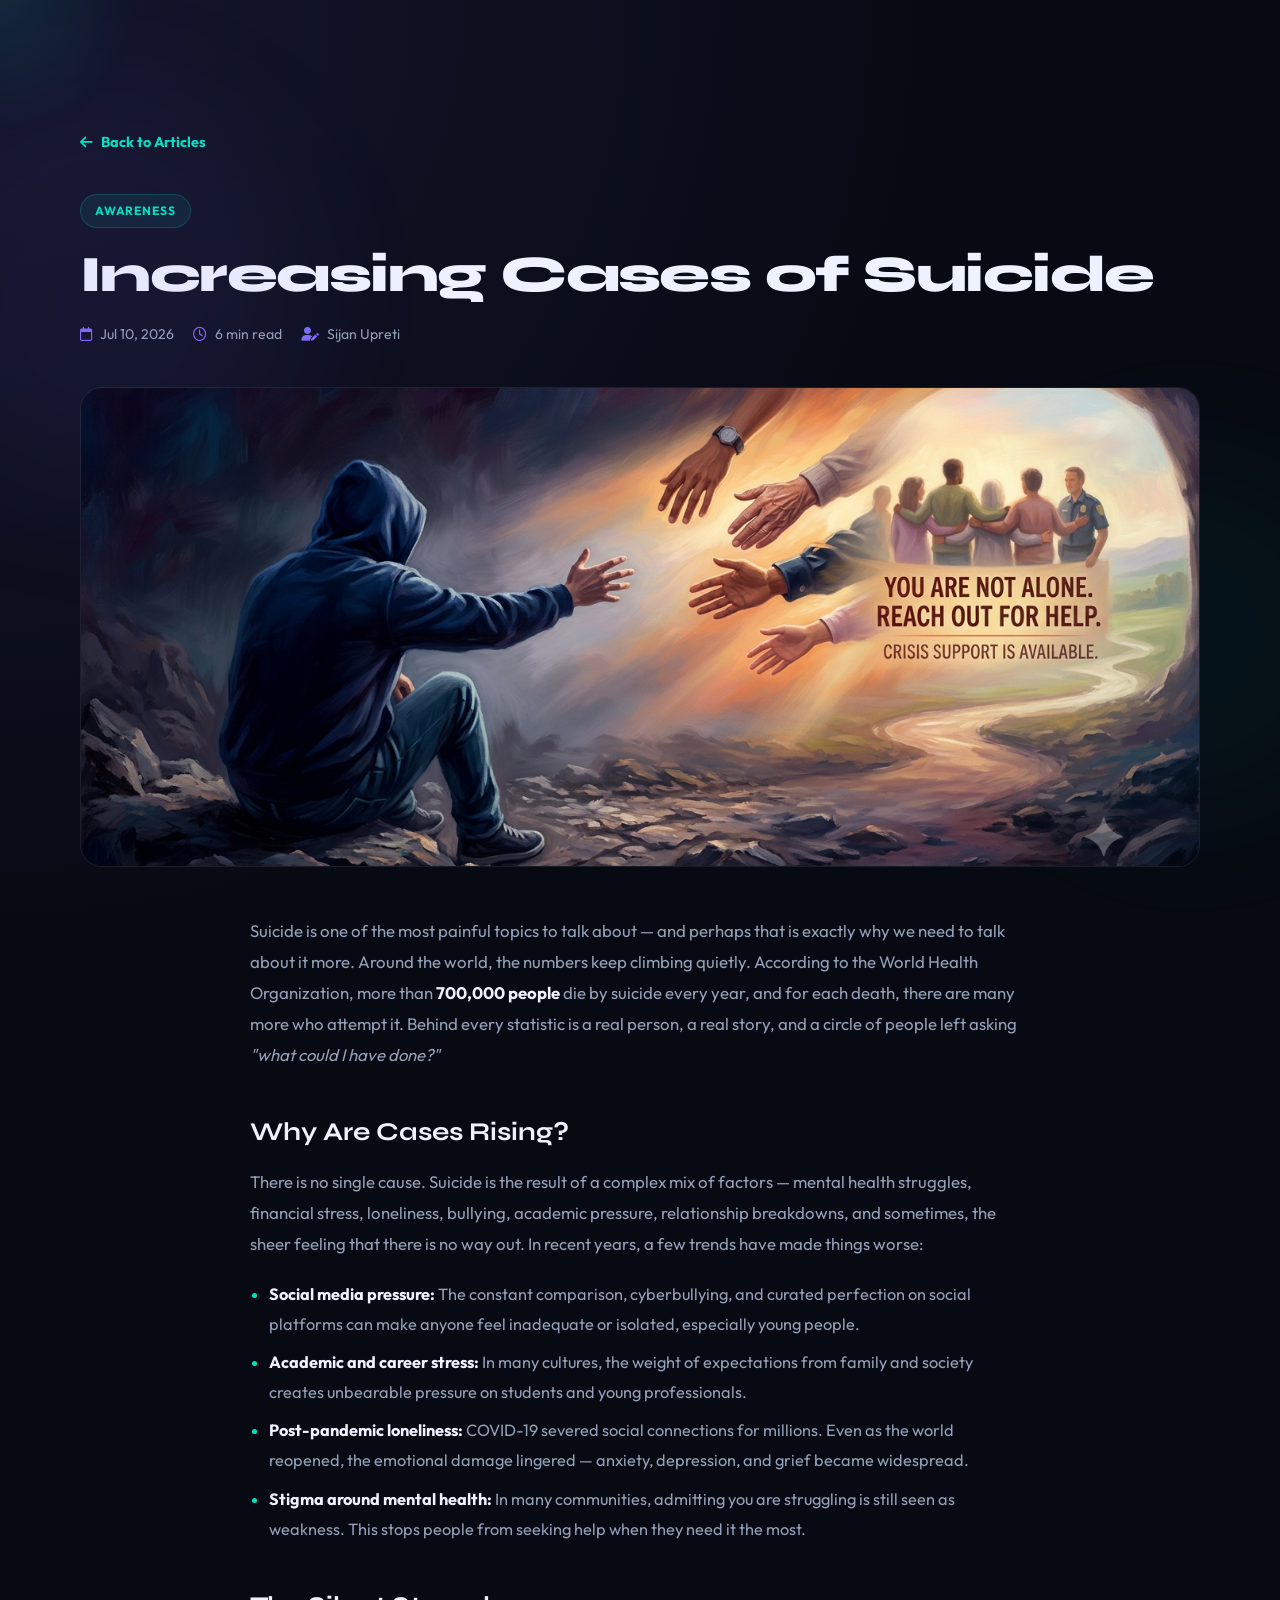
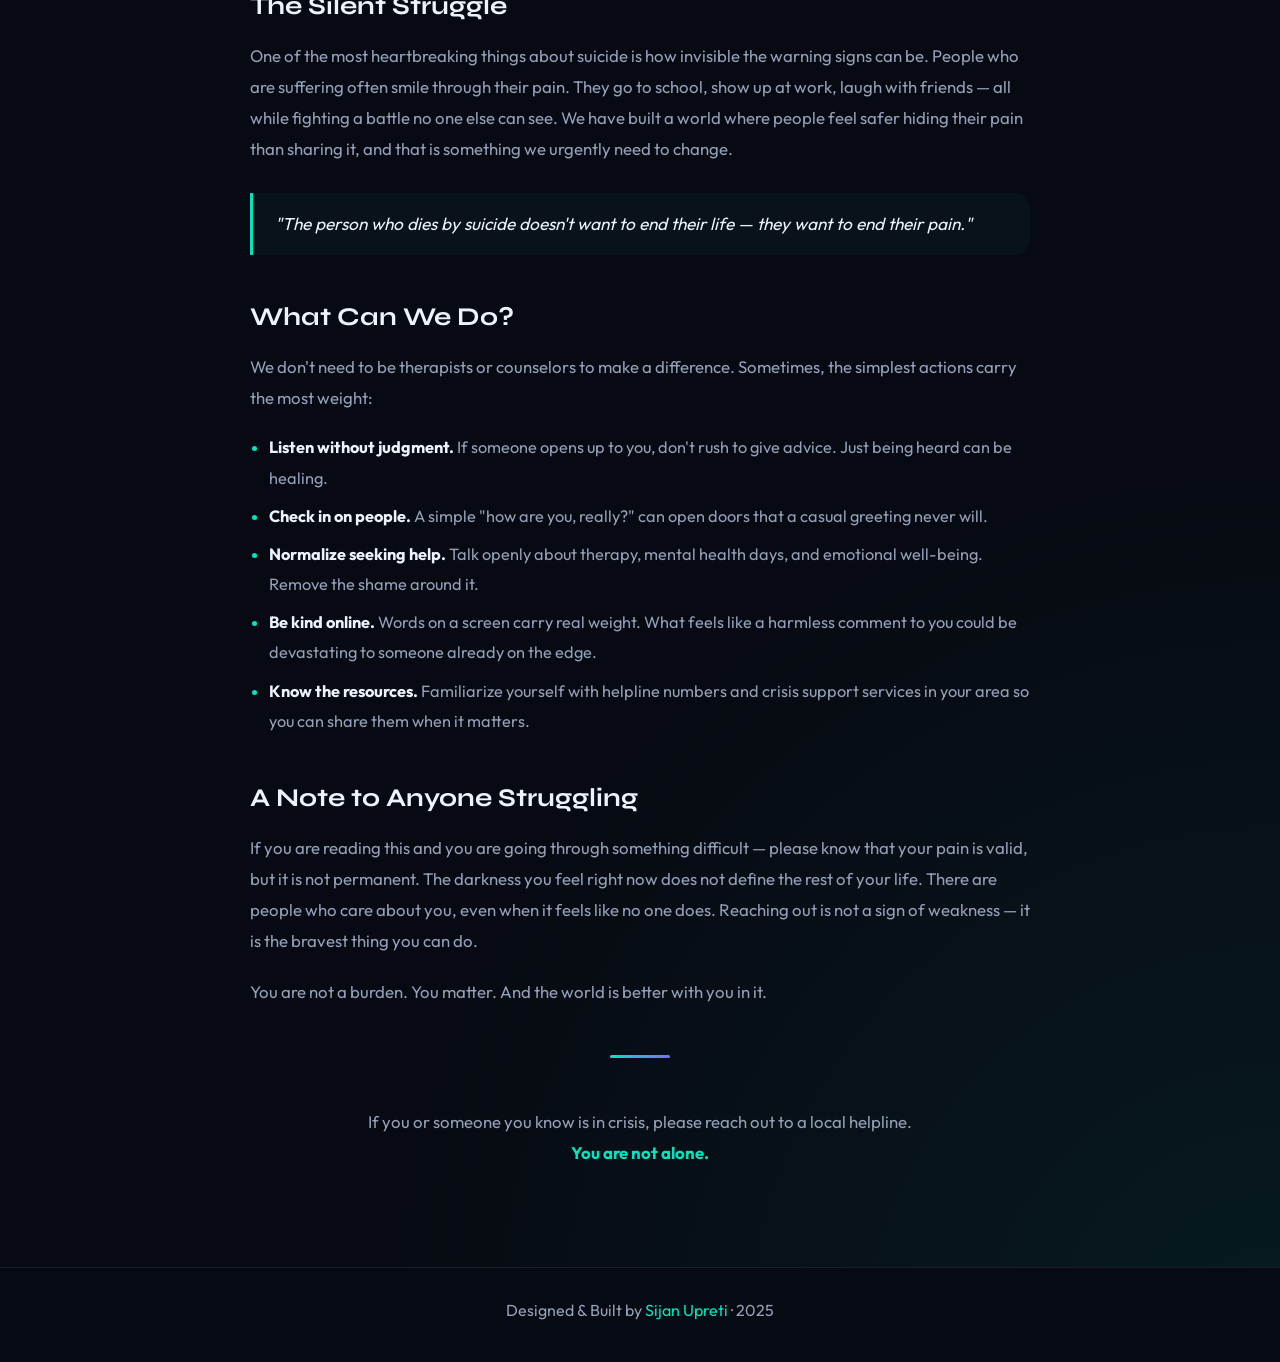
==== article-suicide.html @ 89f8024a "added article section" ====
<!DOCTYPE html>
<html lang="en">

<head>
  <meta charset="UTF-8" />
  <meta name="viewport" content="width=device-width, initial-scale=1.0" />
  <meta name="theme-color" content="#090c14" />
  <title>Increasing Cases of Suicide — SijanInsights</title>

  <link rel="preconnect" href="https://fonts.googleapis.com" />
  <link rel="preconnect" href="https://fonts.gstatic.com" crossorigin />
  <link
    href="https://fonts.googleapis.com/css2?family=Syne:wght@400;500;600;700;800&family=Outfit:wght@300;400;500;600;700&display=swap"
    rel="stylesheet" />
  <link rel="stylesheet" href="https://cdnjs.cloudflare.com/ajax/libs/font-awesome/6.5.0/css/all.min.css" />
  <link rel="stylesheet" href="style.css" />

  <style>
    /* =========================================
       ARTICLE PAGE — SCOPED STYLES
    ========================================= */
    .article-page {
      min-height: 100vh;
      padding: 8rem 0 5rem;
    }

    .article-back {
      display: inline-flex;
      align-items: center;
      gap: 0.5rem;
      color: var(--accent);
      font-weight: 700;
      font-size: 0.9rem;
      margin-bottom: 2.5rem;
      transition: color var(--transition);
    }

    .article-back i {
      transition: transform var(--transition);
    }

    .article-back:hover {
      color: var(--text);
    }

    .article-back:hover i {
      transform: translateX(-4px);
    }

    .article-header {
      margin-bottom: 2.5rem;
    }

    .article-page-category {
      display: inline-block;
      padding: 0.35rem 0.85rem;
      border-radius: 999px;
      background: rgba(0, 229, 192, 0.08);
      border: 1px solid rgba(0, 229, 192, 0.2);
      color: var(--accent);
      font-size: 0.75rem;
      font-weight: 700;
      text-transform: uppercase;
      letter-spacing: 0.08em;
      margin-bottom: 1.2rem;
    }

    .article-page-title {
      font-family: var(--font-head);
      font-size: clamp(2rem, 5vw, 3.2rem);
      font-weight: 800;
      line-height: 1.1;
      letter-spacing: -0.03em;
      margin-bottom: 1.2rem;
    }

    .article-page-meta {
      display: flex;
      flex-wrap: wrap;
      gap: 1.2rem;
      color: var(--muted);
      font-size: 0.88rem;
    }

    .article-page-meta i {
      color: var(--accent-2);
      margin-right: 0.3rem;
    }

    .article-hero-img {
      width: 100%;
      aspect-ratio: 21 / 9;
      border-radius: var(--radius);
      overflow: hidden;
      border: 1px solid var(--border);
      margin-bottom: 3rem;
    }

    .article-hero-img img {
      width: 100%;
      height: 100%;
      object-fit: cover;
    }

    .article-body {
      max-width: 780px;
      margin: 0 auto;
    }

    .article-body h2 {
      font-family: var(--font-head);
      font-size: 1.6rem;
      font-weight: 700;
      margin-top: 2.5rem;
      margin-bottom: 0.8rem;
      color: var(--text);
    }

    .article-body p {
      color: var(--muted);
      font-size: 1.05rem;
      line-height: 1.85;
      margin-bottom: 1.2rem;
    }

    .article-body strong {
      color: var(--text);
    }

    .article-body blockquote {
      border-left: 3px solid var(--accent);
      padding: 1rem 1.4rem;
      margin: 1.8rem 0;
      background: rgba(0, 229, 192, 0.04);
      border-radius: 0 16px 16px 0;
      color: var(--text);
      font-style: italic;
      font-size: 1.08rem;
      line-height: 1.7;
    }

    .article-body ul {
      margin: 1rem 0 1.4rem 1.2rem;
      color: var(--muted);
      font-size: 1.02rem;
      line-height: 1.85;
    }

    .article-body ul li {
      margin-bottom: 0.5rem;
    }

    .article-body ul li::marker {
      color: var(--accent);
    }

    .article-divider {
      width: 60px;
      height: 3px;
      border-radius: 999px;
      background: linear-gradient(90deg, var(--accent), var(--accent-2));
      margin: 3rem auto;
      border: none;
    }

    .article-footer-note {
      text-align: center;
      color: var(--muted);
      font-size: 0.95rem;
      margin-top: 1rem;
      margin-bottom: 2rem;
    }

    .article-footer-note strong {
      color: var(--accent);
    }
  </style>
</head>

<body>

  <div class="cursor-glow" id="cursorGlow" aria-hidden="true"></div>
  <div class="ambient ambient-a" aria-hidden="true"></div>
  <div class="ambient ambient-b" aria-hidden="true"></div>

  <main>
    <section class="article-page">
      <div class="container">

        <a href="index.html#articles" class="article-back">
          <i class="fa-solid fa-arrow-left"></i>
          <span>Back to Articles</span>
        </a>

        <div class="article-header">
          <span class="article-page-category">Awareness</span>
          <h1 class="article-page-title">Increasing Cases of Suicide</h1>
          <div class="article-page-meta">
            <span><i class="fa-regular fa-calendar"></i> Jul 10, 2026</span>
            <span><i class="fa-regular fa-clock"></i> 6 min read</span>
            <span><i class="fa-solid fa-user-pen"></i> Sijan Upreti</span>
          </div>
        </div>

        <div class="article-hero-img">
          <img src="suicide.png" alt="Increasing Cases of Suicide — Cover" />
        </div>

        <article class="article-body">

          <p>
            Suicide is one of the most painful topics to talk about — and perhaps that is exactly why we need to talk
            about it more. Around the world, the numbers keep climbing quietly. According to the World Health
            Organization, more than <strong>700,000 people</strong> die by suicide every year, and for each death, there
            are many more who attempt it. Behind every statistic is a real person, a real story, and a circle of people
            left asking <em>"what could I have done?"</em>
          </p>

          <h2>Why Are Cases Rising?</h2>

          <p>
            There is no single cause. Suicide is the result of a complex mix of factors — mental health struggles,
            financial stress, loneliness, bullying, academic pressure, relationship breakdowns, and sometimes, the sheer
            feeling that there is no way out. In recent years, a few trends have made things worse:
          </p>

          <ul>
            <li><strong>Social media pressure:</strong> The constant comparison, cyberbullying, and curated perfection
              on social platforms can make anyone feel inadequate or isolated, especially young people.</li>
            <li><strong>Academic and career stress:</strong> In many cultures, the weight of expectations from family
              and society creates unbearable pressure on students and young professionals.</li>
            <li><strong>Post-pandemic loneliness:</strong> COVID-19 severed social connections for millions. Even as the
              world reopened, the emotional damage lingered — anxiety, depression, and grief became widespread.</li>
            <li><strong>Stigma around mental health:</strong> In many communities, admitting you are struggling is still
              seen as weakness. This stops people from seeking help when they need it the most.</li>
          </ul>

          <h2>The Silent Struggle</h2>

          <p>
            One of the most heartbreaking things about suicide is how invisible the warning signs can be. People who are
            suffering often smile through their pain. They go to school, show up at work, laugh with friends — all while
            fighting a battle no one else can see. We have built a world where people feel safer hiding their pain than
            sharing it, and that is something we urgently need to change.
          </p>

          <blockquote>
            "The person who dies by suicide doesn't want to end their life — they want to end their pain."
          </blockquote>

          <h2>What Can We Do?</h2>

          <p>
            We don't need to be therapists or counselors to make a difference. Sometimes, the simplest actions carry the
            most weight:
          </p>

          <ul>
            <li><strong>Listen without judgment.</strong> If someone opens up to you, don't rush to give advice. Just
              being heard can be healing.</li>
            <li><strong>Check in on people.</strong> A simple "how are you, really?" can open doors that a casual
              greeting never will.</li>
            <li><strong>Normalize seeking help.</strong> Talk openly about therapy, mental health days, and emotional
              well-being. Remove the shame around it.</li>
            <li><strong>Be kind online.</strong> Words on a screen carry real weight. What feels like a harmless comment
              to you could be devastating to someone already on the edge.</li>
            <li><strong>Know the resources.</strong> Familiarize yourself with helpline numbers and crisis support
              services in your area so you can share them when it matters.</li>
          </ul>

          <h2>A Note to Anyone Struggling</h2>

          <p>
            If you are reading this and you are going through something difficult — please know that your pain is valid,
            but it is not permanent. The darkness you feel right now does not define the rest of your life. There are
            people who care about you, even when it feels like no one does. Reaching out is not a sign of weakness — it
            is the bravest thing you can do.
          </p>

          <p>
            You are not a burden. You matter. And the world is better with you in it.
          </p>

          <hr class="article-divider" />

          <p class="article-footer-note">
            If you or someone you know is in crisis, please reach out to a local helpline.<br />
            <strong>You are not alone.</strong>
          </p>

        </article>

      </div>
    </section>
  </main>

  <footer class="footer">
    <p>Designed &amp; Built by <span class="accent">Sijan Upreti</span> · 2025</p>
  </footer>

  <script>
    // Cursor glow for article page
    const cursorGlow = document.getElementById("cursorGlow");
    document.addEventListener("mousemove", (e) => {
      cursorGlow.style.left = `${e.clientX}px`;
      cursorGlow.style.top = `${e.clientY}px`;
    });
  </script>
</body>

</html>
---- style.css ----
/* =========================================
   RESET & ROOT VARIABLES
========================================= */
*,
*::before,
*::after {
  margin: 0;
  padding: 0;
  box-sizing: border-box;
}

:root {
  --bg: #070a12;
  --bg2: #0d1120;
  --bg3: #12182a;
  --card: rgba(255, 255, 255, 0.04);
  --card-strong: rgba(255, 255, 255, 0.06);
  --border: rgba(255, 255, 255, 0.08);
  --text: #eef2ff;
  --muted: #93a0b8;
  --accent: #00e5c0;
  --accent-2: #7c6cfc;
  --danger: #ff6b6b;
  --shadow: 0 20px 80px rgba(0, 229, 192, 0.12);
  --radius: 22px;
  --transition: 260ms cubic-bezier(0.4, 0, 0.2, 1);
  --font-head: 'Syne', sans-serif;
  --font-body: 'Outfit', sans-serif;
}

html {
  scroll-behavior: smooth;
}

body {
  font-family: var(--font-body);
  color: var(--text);
  background:
    radial-gradient(circle at top left, rgba(124, 108, 252, 0.12), transparent 30%),
    radial-gradient(circle at bottom right, rgba(0, 229, 192, 0.08), transparent 28%),
    var(--bg);
  overflow-x: hidden;
  line-height: 1.7;
}

a {
  color: inherit;
  text-decoration: none;
}

button,
input,
textarea {
  font: inherit;
}

img {
  display: block;
  width: 100%;
}

::selection {
  background: rgba(0, 229, 192, 0.22);
}

::-webkit-scrollbar {
  width: 8px;
}

::-webkit-scrollbar-track {
  background: var(--bg);
}

::-webkit-scrollbar-thumb {
  background: linear-gradient(180deg, var(--accent), var(--accent-2));
  border-radius: 999px;
}

/* =========================================
   LAYOUT HELPERS
========================================= */
.container {
  width: min(1120px, calc(100% - 2rem));
  margin: 0 auto;
}

.section {
  position: relative;
  padding: 7rem 0;
}

.section-heading {
  margin-bottom: 2.3rem;
}

.section-label {
  display: inline-flex;
  align-items: center;
  gap: 0.45rem;
  color: var(--accent);
  letter-spacing: 0.16em;
  text-transform: uppercase;
  font-size: 0.78rem;
  font-weight: 700;
  margin-bottom: 0.9rem;
}

.section-title {
  font-family: var(--font-head);
  font-size: clamp(2.2rem, 5vw, 3.8rem);
  font-weight: 800;
  line-height: 1.05;
  letter-spacing: -0.04em;
}

.section-subtitle {
  max-width: 720px;
  color: var(--muted);
  margin-top: 0.9rem;
  font-size: 1.02rem;
}

/* =========================================
   AMBIENT LAYERS
========================================= */
.page-progress {
  position: fixed;
  inset: 0 auto auto 0;
  width: 0%;
  height: 3px;
  z-index: 220;
  background: linear-gradient(90deg, var(--accent), var(--accent-2));
}

.cursor-glow {
  position: fixed;
  top: 0;
  left: 0;
  width: 320px;
  height: 320px;
  border-radius: 50%;
  pointer-events: none;
  z-index: 0;
  background: radial-gradient(circle, rgba(0, 229, 192, 0.12), transparent 62%);
  filter: blur(12px);
  transform: translate(-50%, -50%);
  opacity: 0.8;
}

.ambient {
  position: fixed;
  border-radius: 50%;
  filter: blur(70px);
  pointer-events: none;
  z-index: 0;
  opacity: 0.35;
}

.ambient-a {
  top: 10%;
  left: -8%;
  width: 26rem;
  height: 26rem;
  background: rgba(124, 108, 252, 0.18);
}

.ambient-b {
  right: -8%;
  bottom: 8%;
  width: 24rem;
  height: 24rem;
  background: rgba(0, 229, 192, 0.12);
}

.noise {
  position: absolute;
  inset: 0;
  background-image: url("data:image/svg+xml,%3Csvg viewBox='0 0 256 256' xmlns='http://www.w3.org/2000/svg'%3E%3Cfilter id='noise'%3E%3CfeTurbulence type='fractalNoise' baseFrequency='0.9' numOctaves='4' stitchTiles='stitch'/%3E%3C/filter%3E%3Crect width='100%25' height='100%25' filter='url(%23noise)' opacity='0.04'/%3E%3C/svg%3E");
  opacity: 0.45;
  pointer-events: none;
}

/* =========================================
   NAVBAR
========================================= */
.navbar {
  position: fixed;
  top: 0;
  inset-inline: 0;
  z-index: 200;
  display: flex;
  align-items: center;
  justify-content: space-between;
  gap: 1.5rem;
  padding: 1.2rem min(6vw, 3rem);
  transition: var(--transition);
}

.navbar.scrolled {
  backdrop-filter: blur(18px);
  background: rgba(7, 10, 18, 0.76);
  border-bottom: 1px solid var(--border);
  padding-block: 0.85rem;
}

.nav-logo {
  position: relative;
  z-index: 2;
  font-family: var(--font-head);
  font-size: 1.55rem;
  font-weight: 800;
  letter-spacing: -0.04em;
}

.nav-logo .dot {
  color: var(--accent);
}

.nav-links {
  display: flex;
  align-items: center;
  gap: 2rem;
  list-style: none;
}

.nav-link {
  position: relative;
  font-size: 0.88rem;
  font-weight: 600;
  letter-spacing: 0.06em;
  text-transform: uppercase;
  color: var(--muted);
  transition: color var(--transition);
}

.nav-link::after {
  content: "";
  position: absolute;
  left: 0;
  bottom: -0.35rem;
  width: 0;
  height: 2px;
  border-radius: 999px;
  background: linear-gradient(90deg, var(--accent), var(--accent-2));
  transition: width var(--transition);
}

.nav-link:hover,
.nav-link.active {
  color: var(--text);
}

.nav-link:hover::after,
.nav-link.active::after {
  width: 100%;
}

.hamburger {
  display: none;
  position: relative;
  z-index: 2;
  border: 0;
  background: transparent;
  cursor: pointer;
  padding: 0.35rem;
}

.hamburger span {
  display: block;
  width: 24px;
  height: 2px;
  border-radius: 999px;
  background: var(--text);
  transition: var(--transition);
}

.hamburger span+span {
  margin-top: 6px;
}

.hamburger.active span:nth-child(1) {
  transform: translateY(8px) rotate(45deg);
}

.hamburger.active span:nth-child(2) {
  opacity: 0;
}

.hamburger.active span:nth-child(3) {
  transform: translateY(-8px) rotate(-45deg);
}

/* =========================================
   HERO
========================================= */
.home-section {
  min-height: 100vh;
  display: flex;
  align-items: center;
  position: relative;
  overflow: hidden;
  padding-top: 6rem;
}

.home-section::before,
.home-section::after {
  content: "";
  position: absolute;
  border-radius: 50%;
  pointer-events: none;
}

.home-section::before {
  top: -8rem;
  right: -10rem;
  width: 32rem;
  height: 32rem;
  background: radial-gradient(circle, rgba(0, 229, 192, 0.12), transparent 65%);
}

.home-section::after {
  bottom: -10rem;
  left: -10rem;
  width: 28rem;
  height: 28rem;
  background: radial-gradient(circle, rgba(124, 108, 252, 0.1), transparent 65%);
}

.hero-content {
  position: relative;
  z-index: 1;
  width: min(1120px, calc(100% - 2rem));
  margin: 0 auto;
  display: grid;
  grid-template-columns: 1.1fr 0.9fr;
  align-items: center;
  gap: 3.5rem;
}

.eyebrow {
  display: inline-flex;
  align-items: center;
  gap: 0.5rem;
  padding: 0.55rem 0.9rem;
  border: 1px solid var(--border);
  border-radius: 999px;
  background: rgba(255, 255, 255, 0.03);
  color: var(--muted);
  font-size: 0.84rem;
  letter-spacing: 0.08em;
  text-transform: uppercase;
  margin-bottom: 1.2rem;
}

.hero-name {
  font-family: var(--font-head);
  font-size: clamp(3.6rem, 10vw, 7rem);
  line-height: 0.95;
  letter-spacing: -0.05em;
  font-weight: 800;
  margin-bottom: 1rem;
}

.accent {
  color: var(--accent);
}

.hero-role {
  font-size: 1.15rem;
  color: var(--text);
  margin-bottom: 1rem;
}

.typed {
  position: relative;
  display: inline-block;
}

.typed::after {
  content: "";
  display: inline-block;
  width: 2px;
  height: 1.05em;
  margin-left: 0.3rem;
  vertical-align: -0.18em;
  background: var(--accent);
  animation: blink 0.9s steps(1) infinite;
}

.hero-description {
  max-width: 62ch;
  color: var(--muted);
  font-size: 1.05rem;
  margin-bottom: 2rem;
}

.hero-actions {
  display: flex;
  flex-wrap: wrap;
  gap: 1rem;
  margin-bottom: 2rem;
}

.btn {
  display: inline-flex;
  align-items: center;
  justify-content: center;
  gap: 0.65rem;
  min-height: 52px;
  padding: 0.9rem 1.35rem;
  border-radius: 16px;
  font-weight: 700;
  transition: transform var(--transition), box-shadow var(--transition), background var(--transition), color var(--transition), border-color var(--transition);
  border: 1px solid transparent;
}

.btn:hover {
  transform: translateY(-3px);
}

.btn-primary {
  background: linear-gradient(135deg, var(--accent), #69ffd7);
  color: #071018;
  box-shadow: 0 18px 45px rgba(0, 229, 192, 0.18);
}

.btn-primary:hover {
  box-shadow: 0 22px 55px rgba(0, 229, 192, 0.22);
}

.btn-secondary {
  background: rgba(255, 255, 255, 0.03);
  color: var(--text);
  border-color: var(--border);
}

.btn-secondary:hover {
  border-color: rgba(0, 229, 192, 0.35);
  background: rgba(0, 229, 192, 0.08);
}

.hero-stats {
  display: grid;
  grid-template-columns: repeat(3, minmax(0, 1fr));
  gap: 0.9rem;
}

.stat-card {
  padding: 1rem 1rem 0.95rem;
  border: 1px solid var(--border);
  border-radius: 18px;
  background: rgba(255, 255, 255, 0.03);
}

.stat-number {
  display: block;
  font-family: var(--font-head);
  font-size: 1.65rem;
  font-weight: 800;
  letter-spacing: -0.04em;
}

.stat-label {
  color: var(--muted);
  font-size: 0.88rem;
}

/* visual */
.hero-visual {
  position: relative;
  display: grid;
  place-items: center;
}

.photo-shell {
  position: relative;
  width: min(100%, 390px);
  aspect-ratio: 1;
  display: grid;
  place-items: center;
}

.photo-ring,
.photo-ring-alt {
  position: absolute;
  inset: 0;
  border-radius: 50%;
  border: 1px solid rgba(0, 229, 192, 0.22);
}

.photo-ring {
  transform: scale(1.06);
  animation: spin 18s linear infinite;
}

.photo-ring-alt {
  transform: scale(0.92);
  border-style: dashed;
  border-color: rgba(124, 108, 252, 0.18);
  animation: spinReverse 24s linear infinite;
}

.hero-photo {
  width: 78%;
  height: 78%;
  overflow: hidden;
  border-radius: 50%;
  background: linear-gradient(180deg, rgba(255, 255, 255, 0.05), rgba(255, 255, 255, 0.02));
  border: 1px solid rgba(255, 255, 255, 0.12);
  box-shadow: var(--shadow);
}

.hero-photo img {
  width: 100%;
  height: 100%;
  object-fit: cover;
}

.floating-note {
  position: absolute;
  display: inline-flex;
  align-items: center;
  gap: 0.55rem;
  padding: 0.85rem 1rem;
  border: 1px solid var(--border);
  border-radius: 999px;
  background: rgba(8, 11, 18, 0.72);
  backdrop-filter: blur(16px);
  color: var(--text);
  font-size: 0.9rem;
  box-shadow: 0 20px 60px rgba(0, 0, 0, 0.22);
  animation: float 5s ease-in-out infinite;
}

.note-top {
  top: 12%;
  left: -2%;
}

.note-bottom {
  right: 1%;
  bottom: 8%;
  animation-delay: 0.8s;
}

.scroll-indicator {
  position: absolute;
  left: 50%;
  bottom: 1.8rem;
  transform: translateX(-50%);
  display: inline-flex;
  flex-direction: column;
  align-items: center;
  gap: 0.55rem;
  color: var(--muted);
  letter-spacing: 0.16em;
  font-size: 0.72rem;
  text-transform: uppercase;
  z-index: 1;
}

.scroll-line {
  width: 1px;
  height: 56px;
  border-radius: 999px;
  background: linear-gradient(to bottom, var(--accent), transparent);
  animation: pulse 1.8s ease-in-out infinite;
}

/* =========================================
   ABOUT
========================================= */
.about-section {
  background: linear-gradient(180deg, rgba(255, 255, 255, 0.01), rgba(255, 255, 255, 0.03));
}

.about-grid {
  display: grid;
  grid-template-columns: 1.3fr 0.9fr;
  gap: 1.5rem;
  align-items: stretch;
}

.about-text,
.about-panel,
.skill-card,
.achievement-card,
.contact-card,
.message-card {
  position: relative;
  border: 1px solid var(--border);
  background: var(--card);
  backdrop-filter: blur(14px);
  border-radius: var(--radius);
  box-shadow: 0 8px 30px rgba(0, 0, 0, 0.16);
}

.about-text {
  padding: 1.7rem;
}

.about-text p {
  color: var(--muted);
  font-size: 1.02rem;
}

.about-text p+p {
  margin-top: 1rem;
}

.about-text strong {
  color: var(--text);
}

.about-actions {
  margin-top: 1.4rem;
}

.inline-link {
  display: inline-flex;
  align-items: center;
  gap: 0.55rem;
  color: var(--accent);
  font-weight: 700;
}

.inline-link i {
  transition: transform var(--transition);
}

.inline-link:hover i {
  transform: translateX(4px);
}

.about-panel {
  padding: 1.7rem;
}

.about-chip-grid {
  display: flex;
  flex-wrap: wrap;
  gap: 0.75rem;
}

.tag {
  padding: 0.62rem 0.95rem;
  border-radius: 999px;
  border: 1px solid var(--border);
  color: var(--muted);
  background: rgba(255, 255, 255, 0.03);
  font-size: 0.9rem;
  transition: transform var(--transition), border-color var(--transition), color var(--transition);
}

.tag:hover {
  transform: translateY(-2px);
  border-color: rgba(0, 229, 192, 0.32);
  color: var(--text);
}

/* =========================================
   SKILLS
========================================= */
.skills-section {
  background: rgba(7, 10, 18, 0.85);
}

.skills-grid {
  display: grid;
  grid-template-columns: repeat(3, minmax(0, 1fr));
  gap: 1rem;
}

.skill-card {
  padding: 1.4rem;
  overflow: hidden;
  transition: transform var(--transition), border-color var(--transition), box-shadow var(--transition), background var(--transition);
}

.skill-card::before,
.message-card::before {
  content: "";
  position: absolute;
  inset: 0;
  border-radius: inherit;
  padding: 1px;
  background: linear-gradient(135deg, rgba(0, 229, 192, 0.42), rgba(124, 108, 252, 0.36), transparent 70%);
  -webkit-mask: linear-gradient(#fff 0 0) content-box, linear-gradient(#fff 0 0);
  -webkit-mask-composite: xor;
  mask-composite: exclude;
  opacity: 0;
  transition: opacity var(--transition);
  pointer-events: none;
}

.skill-card:hover,
.contact-card:hover,
.message-card:hover,
.achievement-card:hover,
.about-text:hover,
.about-panel:hover {
  border-color: rgba(0, 229, 192, 0.26);
  box-shadow: var(--shadow);
  transform: translateY(-6px);
}

.skill-card:hover::before,
.message-card:hover::before {
  opacity: 1;
}

.skill-icon {
  width: 52px;
  height: 52px;
  display: grid;
  place-items: center;
  border-radius: 16px;
  margin-bottom: 1rem;
  background: linear-gradient(135deg, rgba(0, 229, 192, 0.14), rgba(124, 108, 252, 0.12));
  color: var(--accent);
  font-size: 1.2rem;
}

.skill-card h3 {
  font-family: var(--font-head);
  font-size: 1.14rem;
  margin-bottom: 0.55rem;
  letter-spacing: -0.02em;
}

.skill-card p {
  color: var(--muted);
  font-size: 0.94rem;
  line-height: 1.7;
}

.skill-card-highlight {
  background:
    linear-gradient(180deg, rgba(0, 229, 192, 0.06), rgba(255, 255, 255, 0.03)),
    var(--card);
}

/* =========================================
   ACHIEVEMENTS
========================================= */
.achievements-section {
  background: linear-gradient(180deg, rgba(255, 255, 255, 0.02), rgba(255, 255, 255, 0.01));
}

.timeline {
  display: grid;
  gap: 1rem;
}

.achievement-card {
  display: grid;
  grid-template-columns: auto 1fr;
  gap: 1.5rem;
  padding: 1.35rem 1.45rem;
  align-items: start;
  transition: transform var(--transition), box-shadow var(--transition), border-color var(--transition);
}

.ach-number {
  font-family: var(--font-head);
  font-size: 2.8rem;
  font-weight: 800;
  line-height: 1;
  color: rgba(255, 255, 255, 0.16);
  min-width: 3rem;
}

.achievement-card:hover .ach-number {
  color: var(--accent);
}

.ach-badge {
  display: inline-flex;
  align-items: center;
  gap: 0.45rem;
  margin-bottom: 0.45rem;
  color: var(--accent);
  font-size: 0.76rem;
  text-transform: uppercase;
  letter-spacing: 0.12em;
  font-weight: 700;
}

.ach-body h3 {
  font-family: var(--font-head);
  font-size: 1.14rem;
  margin-bottom: 0.45rem;
}

.ach-body p {
  color: var(--muted);
  font-size: 0.95rem;
  line-height: 1.7;
}

/* =========================================
   CONTACT
========================================= */
.contact-section {
  background: rgba(7, 10, 18, 0.95);
}

.contact-layout {
  display: grid;
  grid-template-columns: 0.95fr 1.05fr;
  gap: 1rem;
  align-items: start;
}

.contact-links {
  display: grid;
  gap: 0.9rem;
}

.contact-card {
  display: flex;
  align-items: center;
  gap: 1rem;
  padding: 1.1rem 1.2rem;
  transition: transform var(--transition), border-color var(--transition), box-shadow var(--transition);
}

.contact-icon {
  width: 46px;
  height: 46px;
  border-radius: 14px;
  display: grid;
  place-items: center;
  color: #fff;
  font-size: 1.08rem;
  flex-shrink: 0;
}

.instagram-icon {
  background: linear-gradient(135deg, #f09433, #e6683c, #dc2743, #cc2366, #bc1888);
}

.facebook-icon {
  background: #1877f2;
}

.email-icon {
  background: #ea4335;
}

.linkedin-icon {
  background: #0077b5;
}

.github-icon {
  background: #24292e;
}

.contact-info {
  display: flex;
  flex-direction: column;
  flex: 1;
}

.contact-platform {
  color: var(--muted);
  font-size: 0.76rem;
  font-weight: 700;
  letter-spacing: 0.12em;
  text-transform: uppercase;
}

.contact-handle {
  font-size: 1rem;
  font-weight: 500;
}

.contact-arrow {
  color: var(--muted);
  font-size: 0.9rem;
  transition: transform var(--transition), color var(--transition);
}

.contact-card:hover .contact-arrow {
  color: var(--accent);
  transform: translate(4px, -4px);
}

.message-card {
  padding: 1.5rem;
}

.message-card-header h3 {
  font-family: var(--font-head);
  font-size: 1.55rem;
  margin-top: 0.25rem;
  margin-bottom: 0.35rem;
}

.message-card-header p {
  color: var(--muted);
  margin-bottom: 1.2rem;
}

.message-badge {
  display: inline-flex;
  align-items: center;
  gap: 0.55rem;
  padding: 0.55rem 0.85rem;
  border: 1px solid rgba(0, 229, 192, 0.18);
  background: rgba(0, 229, 192, 0.06);
  color: var(--accent);
  border-radius: 999px;
  font-size: 0.8rem;
  font-weight: 700;
  text-transform: uppercase;
  letter-spacing: 0.12em;
}

.message-form {
  display: grid;
  gap: 0.95rem;
}

.form-field {
  display: grid;
  gap: 0.45rem;
}

.form-field span {
  color: var(--muted);
  font-size: 0.9rem;
  font-weight: 600;
}

.form-field input,
.form-field textarea {
  width: 100%;
  border: 1px solid var(--border);
  background: rgba(255, 255, 255, 0.03);
  color: var(--text);
  border-radius: 16px;
  padding: 0.95rem 1rem;
  outline: none;
  transition: border-color var(--transition), box-shadow var(--transition), background var(--transition);
}

.form-field input::placeholder,
.form-field textarea::placeholder {
  color: rgba(147, 160, 184, 0.65);
}

.form-field input:focus,
.form-field textarea:focus {
  border-color: rgba(0, 229, 192, 0.45);
  box-shadow: 0 0 0 4px rgba(0, 229, 192, 0.08);
  background: rgba(255, 255, 255, 0.05);
}

.form-field textarea {
  resize: vertical;
  min-height: 150px;
}

.form-submit {
  width: 100%;
}

.form-note {
  color: var(--muted);
  font-size: 0.86rem;
}

/* =========================================
   FOOTER
========================================= */
.footer {
  padding: 1.8rem 1rem 2.4rem;
  text-align: center;
  color: var(--muted);
  border-top: 1px solid var(--border);
  background: rgba(7, 10, 18, 0.95);
}

/* =========================================
   REVEAL ANIMATIONS
========================================= */
.reveal {
  opacity: 0;
  transform: translateY(24px);
}

.reveal.revealed {
  opacity: 1;
  transform: none;
  transition:
    opacity 0.7s ease,
    transform 0.7s ease,
    box-shadow var(--transition),
    border-color var(--transition);
}

.reveal-delay-1 {
  transition-delay: 0.08s;
}

.reveal-delay-2 {
  transition-delay: 0.16s;
}

.reveal-delay-3 {
  transition-delay: 0.24s;
}

@keyframes blink {
  50% {
    opacity: 0;
  }
}

@keyframes spin {
  to {
    transform: rotate(360deg);
  }
}

@keyframes spinReverse {
  to {
    transform: rotate(-360deg);
  }
}

@keyframes float {
  50% {
    transform: translateY(-8px);
  }
}

@keyframes pulse {

  0%,
  100% {
    transform: scaleY(1);
    opacity: 0.4;
  }

  50% {
    transform: scaleY(1.15);
    opacity: 1;
  }
}

/* =========================================
   RESPONSIVE
========================================= */
@media (max-width: 980px) {

  .hero-content,
  .contact-layout,
  .about-grid {
    grid-template-columns: 1fr;
  }

  .hero-content {
    text-align: center;
  }

  .hero-description {
    margin-inline: auto;
  }

  .hero-actions,
  .hero-stats {
    justify-content: center;
  }

  .hero-visual {
    margin-top: 0.5rem;
  }

  .floating-note {
    display: none;
  }

  .skills-grid {
    grid-template-columns: repeat(2, minmax(0, 1fr));
  }
}

@media (max-width: 720px) {
  .nav-links {
    position: fixed;
    top: 0;
    right: -100%;
    width: min(84vw, 340px);
    height: 100vh;
    padding: 6rem 1.5rem 2rem;
    flex-direction: column;
    align-items: flex-start;
    gap: 1.5rem;
    background: rgba(7, 10, 18, 0.96);
    backdrop-filter: blur(22px);
    border-left: 1px solid var(--border);
    transition: right var(--transition);
  }

  .nav-links.open {
    right: 0;
  }

  .nav-link {
    font-size: 1rem;
  }

  .hamburger {
    display: inline-block;
  }

  .skills-grid {
    grid-template-columns: 1fr;
  }

  .hero-stats {
    grid-template-columns: 1fr;
  }

  .section {
    padding: 5.8rem 0;
  }

  .achievement-card {
    grid-template-columns: 1fr;
    gap: 0.4rem;
  }

  .ach-number {
    font-size: 2.2rem;
  }
}

@media (max-width: 480px) {
  .container {
    width: min(100% - 1.2rem, 1120px);
  }

  .navbar {
    padding-inline: 0.85rem;
  }

  .hero-name {
    font-size: clamp(3rem, 20vw, 4.4rem);
  }

  .hero-description {
    font-size: 1rem;
  }

  .btn {
    width: 100%;
  }

  .hero-actions {
    width: 100%;
  }

  .message-card,
  .about-text,
  .about-panel,
  .skill-card,
  .achievement-card {
    border-radius: 18px;
  }
}


over written for contact form .contact-form {
  width: 100%;
  max-width: 600px;
  margin: auto;
  padding: 20px;
}

.form-group {
  position: relative;
  margin-bottom: 25px;
}

.form-group input,
.form-group textarea {
  width: 100%;
  padding: 12px 10px;
  font-size: 16px;
  border: none;
  border-bottom: 2px solid #ccc;
  outline: none;
  background: transparent;
  transition: 0.3s;
}

.form-group label {
  position: absolute;
  top: 12px;
  left: 10px;
  color: #999;
  font-size: 14px;
  pointer-events: none;
  transition: 0.3s ease;
}

/* Floating label effect */
.form-group input:focus~label,
.form-group input:not(:placeholder-shown)~label,
.form-group textarea:focus~label,
.form-group textarea:not(:placeholder-shown)~label {
  top: -10px;
  font-size: 12px;
  color: #007bff;
}

/* Focus line effect */
.form-group input:focus,
.form-group textarea:focus {
  border-bottom: 2px solid #007bff;
}

.form-line {
  display: none;
}

/* Button styling */
.btn {
  display: inline-flex;
  align-items: center;
  justify-content: center;
  gap: 8px;
  padding: 12px 20px;
  border: none;
  cursor: pointer;
  font-size: 16px;
  border-radius: 6px;
  transition: 0.3s;
}

.btn-primary {
  background: #007bff;
  color: white;
}

.btn-primary:hover {
  background: #0056b3;
}

.btn-full {
  width: 100%;
}





.form-group input,
.form-group textarea {
  color: #ffffff;
  /* text you type */
}





.popup {
  display: none;
  position: fixed;
  top: 0;
  left: 0;
  width: 100%;
  height: 100%;
  background: rgba(0, 0, 0, 0.6);
  justify-content: center;
  align-items: center;
}

.popup-content {
  background: white;
  color: black;
  padding: 20px;
  border-radius: 10px;
  text-align: center;
  max-width: 300px;
}

.popup-content button {
  margin-top: 10px;
  padding: 8px 15px;
  border: none;
  background: #007bff;
  color: white;
  cursor: pointer;
  border-radius: 5px;
}

/* =========================================
   ARTICLES SECTION
========================================= */
.articles-section {
  background: linear-gradient(180deg, rgba(7, 10, 18, 0.9), rgba(7, 10, 18, 0.95));
}

.articles-grid {
  display: grid;
  grid-template-columns: repeat(3, minmax(0, 1fr));
  gap: 1.5rem;
  margin-top: 2rem;
}

.article-card {
  position: relative;
  border: 1px solid var(--border);
  background: var(--card);
  backdrop-filter: blur(14px);
  border-radius: var(--radius);
  box-shadow: 0 8px 30px rgba(0, 0, 0, 0.16);
  overflow: hidden;
  display: flex;
  flex-direction: column;
  transition: transform var(--transition), border-color var(--transition), box-shadow var(--transition);
}

.article-card::before {
  content: "";
  position: absolute;
  inset: 0;
  border-radius: inherit;
  padding: 1px;
  background: linear-gradient(135deg, rgba(0, 229, 192, 0.42), rgba(124, 108, 252, 0.36), transparent 70%);
  -webkit-mask: linear-gradient(#fff 0 0) content-box, linear-gradient(#fff 0 0);
  -webkit-mask-composite: xor;
  mask-composite: exclude;
  opacity: 0;
  transition: opacity var(--transition);
  pointer-events: none;
  z-index: 1;
}

.article-card:hover {
  border-color: rgba(0, 229, 192, 0.26);
  box-shadow: var(--shadow);
  transform: translateY(-6px);
}

.article-card:hover::before {
  opacity: 1;
}

.article-image {
  position: relative;
  width: 100%;
  aspect-ratio: 16 / 9;
  overflow: hidden;
  border-bottom: 1px solid var(--border);
}

.article-image img {
  width: 100%;
  height: 100%;
  object-fit: cover;
  transition: transform 0.6s cubic-bezier(0.4, 0, 0.2, 1);
}

.article-card:hover .article-image img {
  transform: scale(1.05);
}

.article-category {
  position: absolute;
  bottom: 0.8rem;
  left: 0.8rem;
  padding: 0.35rem 0.75rem;
  border-radius: 999px;
  background: rgba(7, 10, 18, 0.85);
  backdrop-filter: blur(8px);
  border: 1px solid rgba(255, 255, 255, 0.08);
  color: var(--accent);
  font-size: 0.75rem;
  font-weight: 700;
  text-transform: uppercase;
  letter-spacing: 0.05em;
  z-index: 2;
}

.article-content {
  padding: 1.4rem;
  display: flex;
  flex-direction: column;
  flex-grow: 1;
}

.article-meta {
  display: flex;
  gap: 1rem;
  align-items: center;
  font-size: 0.8rem;
  color: var(--muted);
  margin-bottom: 0.65rem;
}

.article-meta i {
  color: var(--accent-2);
  margin-right: 0.2rem;
}

.article-title {
  font-family: var(--font-head);
  font-size: 1.25rem;
  line-height: 1.3;
  margin-bottom: 0.65rem;
  font-weight: 700;
  color: var(--text);
  display: -webkit-box;
  -webkit-line-clamp: 2;
  -webkit-box-orient: vertical;
  overflow: hidden;
}

.article-desc {
  color: var(--muted);
  font-size: 0.94rem;
  line-height: 1.6;
  margin-bottom: 1.4rem;
  display: -webkit-box;
  -webkit-line-clamp: 3;
  -webkit-box-orient: vertical;
  overflow: hidden;
}

.btn-read-article {
  margin-top: auto;
  display: inline-flex;
  align-items: center;
  gap: 0.45rem;
  color: var(--accent);
  font-weight: 700;
  font-size: 0.9rem;
  border: none;
  background: transparent;
  cursor: pointer;
  padding: 0;
  width: fit-content;
  transition: color var(--transition);
  text-decoration: none;
}

.btn-read-article i {
  transition: transform var(--transition);
}

.btn-read-article:hover {
  color: var(--text);
}

.btn-read-article:hover i {
  transform: translateX(4px);
}

/* Responsive grid overrides */
@media (max-width: 980px) {
  .articles-grid {
    grid-template-columns: repeat(2, minmax(0, 1fr));
  }
}

@media (max-width: 720px) {
  .articles-grid {
    grid-template-columns: 1fr;
  }
}
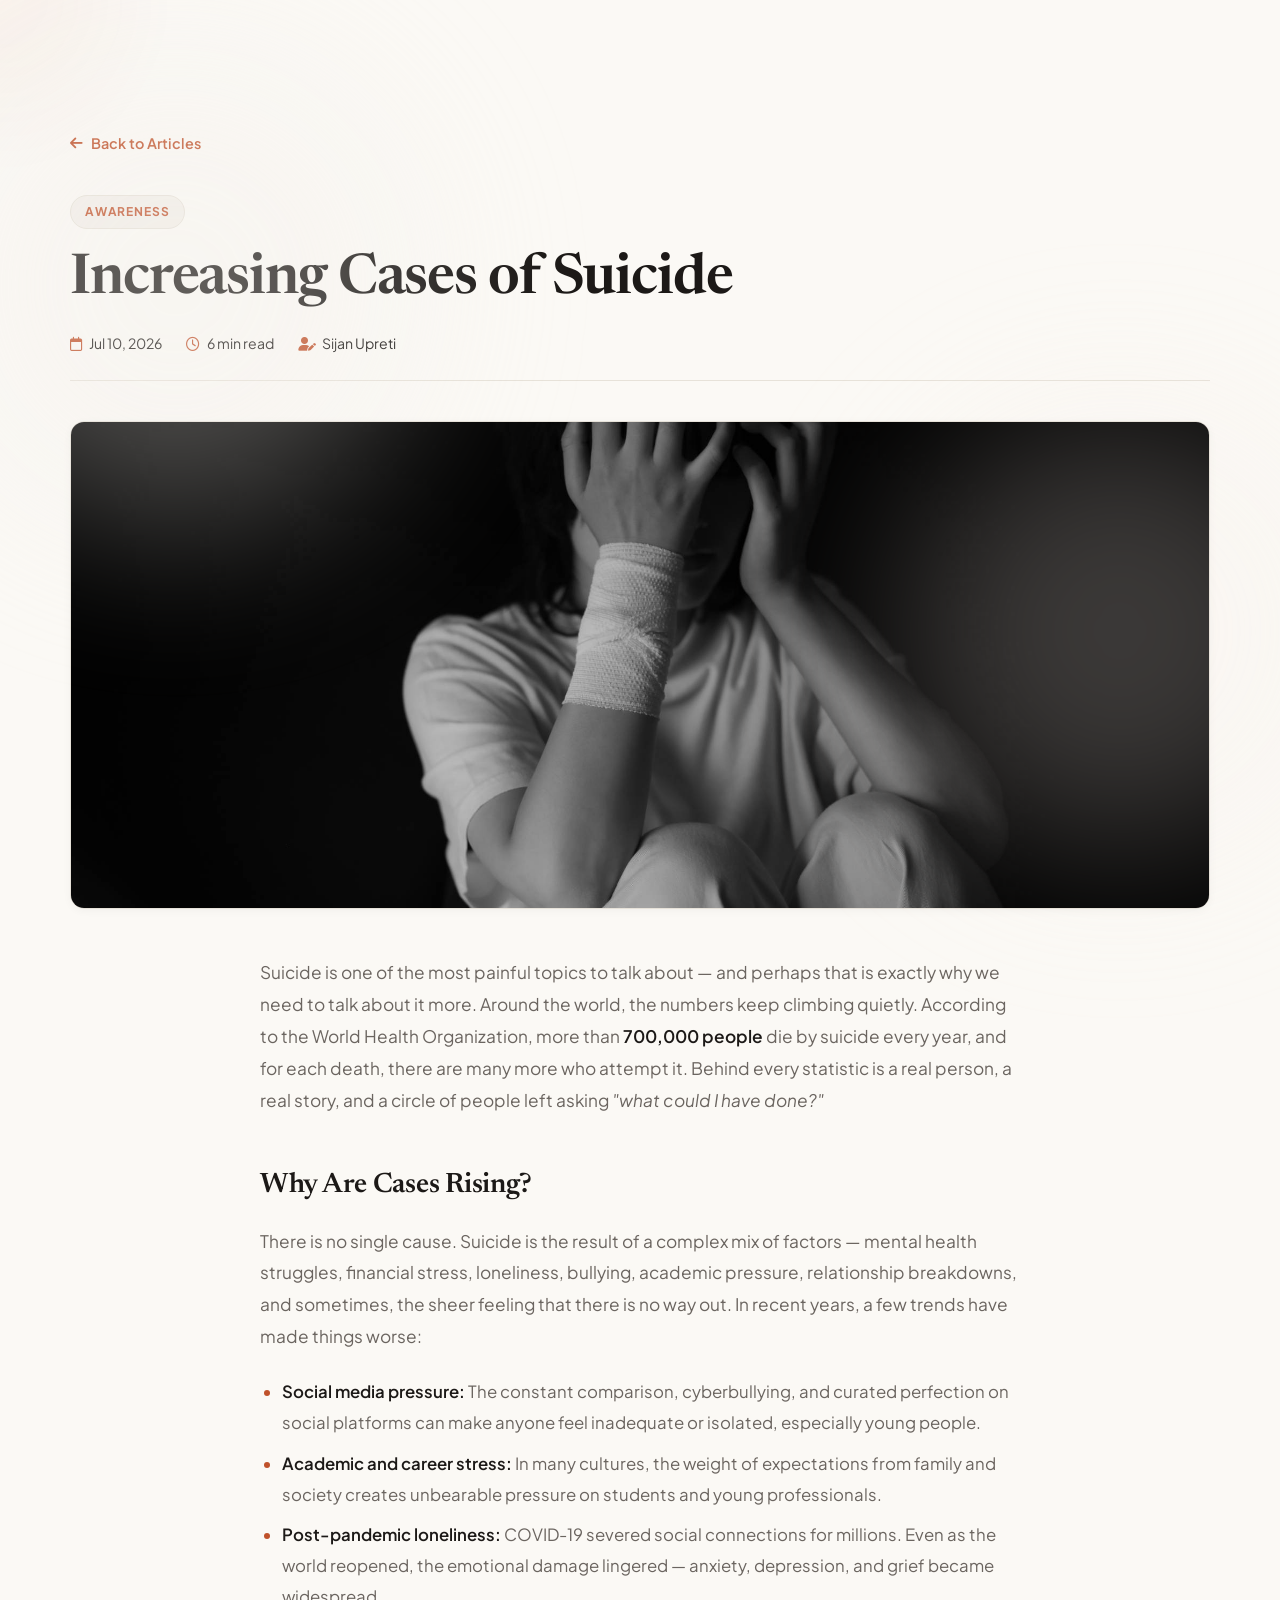
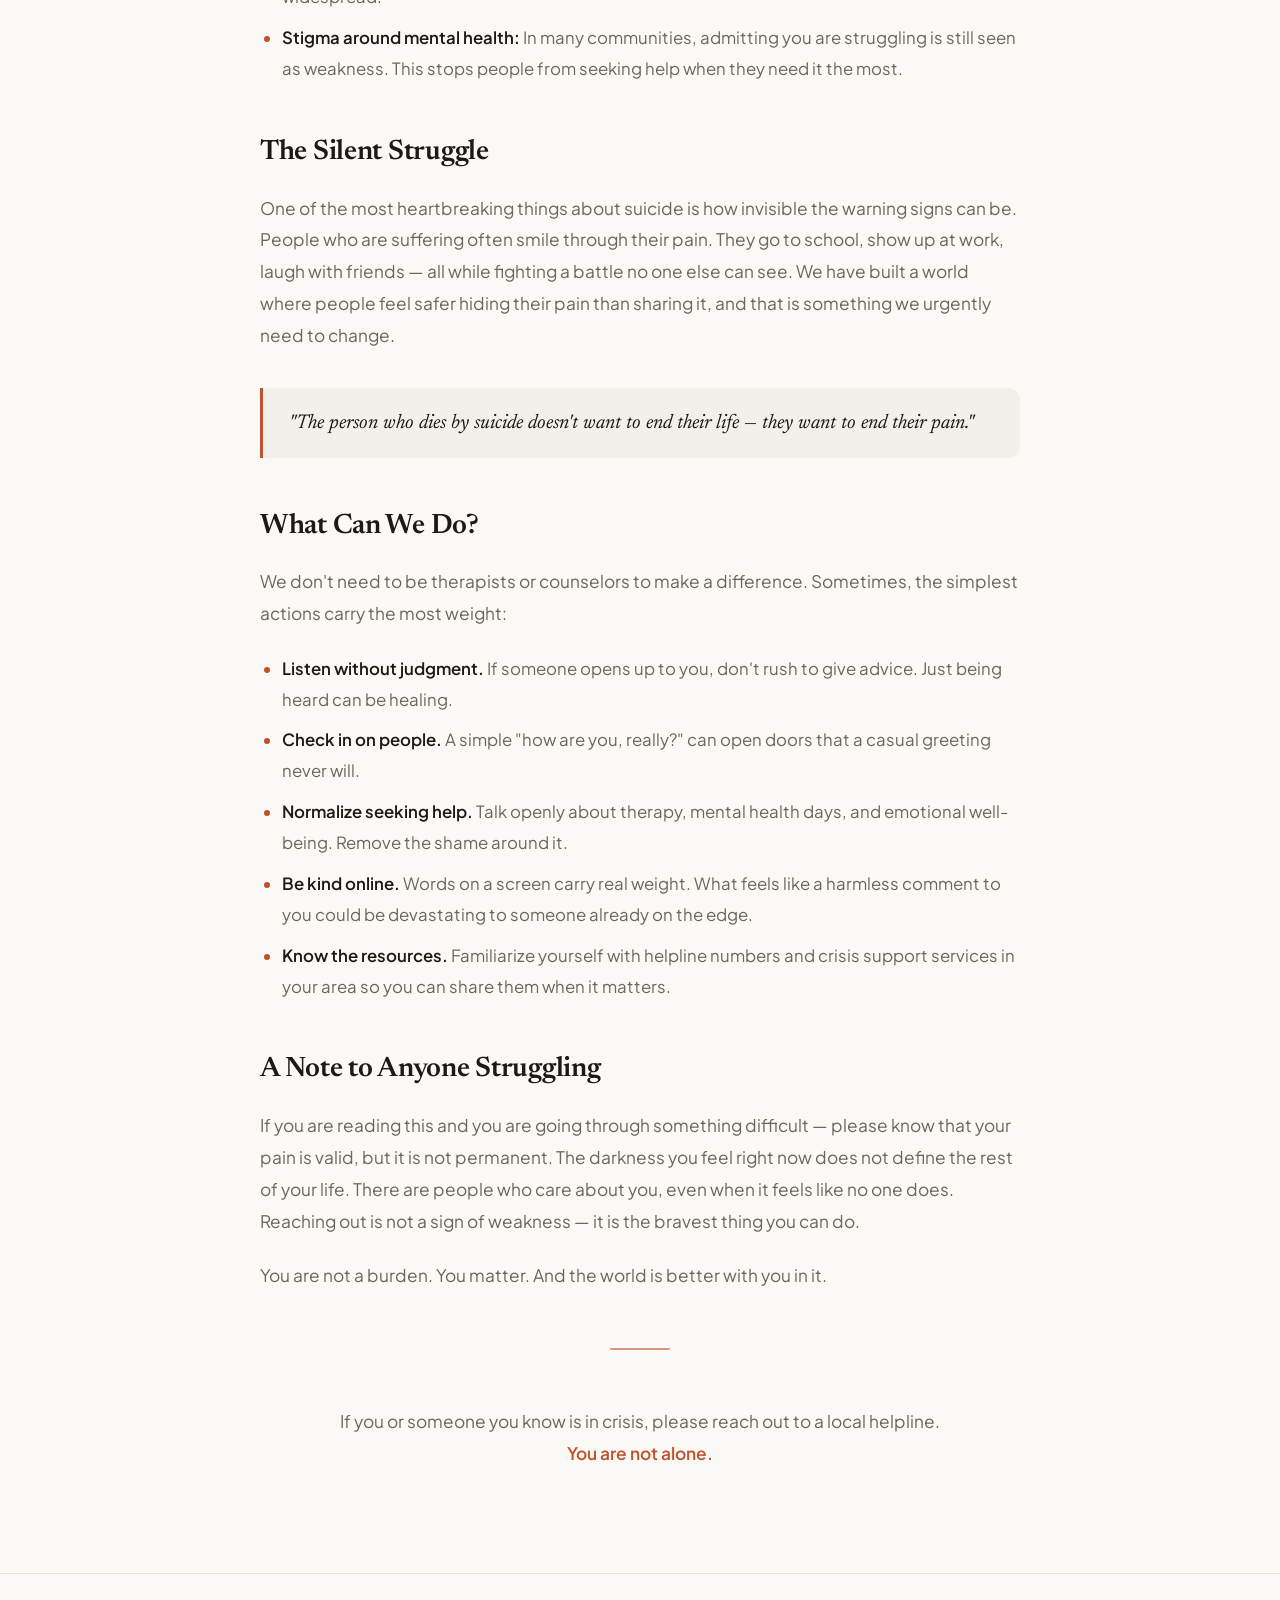
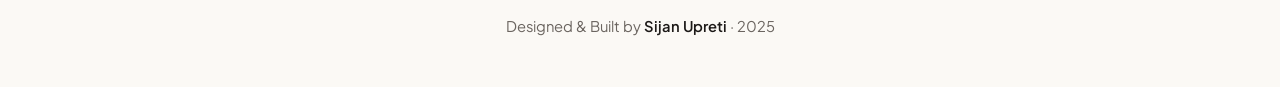
==== commit 7e5490f7: "th_chane" ====
--- a/article-suicide.html
+++ b/article-suicide.html
@@ -4,13 +4,13 @@
 <head>
   <meta charset="UTF-8" />
   <meta name="viewport" content="width=device-width, initial-scale=1.0" />
-  <meta name="theme-color" content="#090c14" />
+  <meta name="theme-color" content="#FBF9F5" />
   <title>Increasing Cases of Suicide — SijanInsights</title>
 
   <link rel="preconnect" href="https://fonts.googleapis.com" />
   <link rel="preconnect" href="https://fonts.gstatic.com" crossorigin />
   <link
-    href="https://fonts.googleapis.com/css2?family=Syne:wght@400;500;600;700;800&family=Outfit:wght@300;400;500;600;700&display=swap"
+    href="https://fonts.googleapis.com/css2?family=Newsreader:ital,opsz,wght@0,6..72,400..700;1,6..72,400..700&family=Plus+Jakarta+Sans:ital,wght@0,300..800;1,300..800&display=swap"
     rel="stylesheet" />
   <link rel="stylesheet" href="https://cdnjs.cloudflare.com/ajax/libs/font-awesome/6.5.0/css/all.min.css" />
   <link rel="stylesheet" href="style.css" />
@@ -29,10 +29,11 @@
       align-items: center;
       gap: 0.5rem;
       color: var(--accent);
-      font-weight: 700;
+      font-weight: 600;
       font-size: 0.9rem;
       margin-bottom: 2.5rem;
       transition: color var(--transition);
+      text-decoration: none;
     }
 
     .article-back i {
@@ -55,8 +56,8 @@
       display: inline-block;
       padding: 0.35rem 0.85rem;
       border-radius: 999px;
-      background: rgba(0, 229, 192, 0.08);
-      border: 1px solid rgba(0, 229, 192, 0.2);
+      background: var(--bg-subtle);
+      border: 1px solid var(--border);
       color: var(--accent);
       font-size: 0.75rem;
       font-weight: 700;
@@ -67,23 +68,26 @@
 
     .article-page-title {
       font-family: var(--font-head);
-      font-size: clamp(2rem, 5vw, 3.2rem);
-      font-weight: 800;
-      line-height: 1.1;
-      letter-spacing: -0.03em;
+      font-size: clamp(2.2rem, 5vw, 3.5rem);
+      font-weight: 600;
+      line-height: 1.15;
+      letter-spacing: -0.02em;
       margin-bottom: 1.2rem;
+      color: var(--text);
     }
 
     .article-page-meta {
       display: flex;
       flex-wrap: wrap;
-      gap: 1.2rem;
+      gap: 1.5rem;
       color: var(--muted);
       font-size: 0.88rem;
+      border-bottom: 1px solid var(--border);
+      padding-bottom: 1.5rem;
     }
 
     .article-page-meta i {
-      color: var(--accent-2);
+      color: var(--accent);
       margin-right: 0.3rem;
     }
 
@@ -93,7 +97,8 @@
       border-radius: var(--radius);
       overflow: hidden;
       border: 1px solid var(--border);
-      margin-bottom: 3rem;
+      margin-block: 2.5rem 3rem;
+      box-shadow: var(--shadow-sm);
     }
 
     .article-hero-img img {
@@ -103,51 +108,54 @@
     }
 
     .article-body {
-      max-width: 780px;
+      max-width: 760px;
       margin: 0 auto;
     }
 
     .article-body h2 {
       font-family: var(--font-head);
-      font-size: 1.6rem;
-      font-weight: 700;
-      margin-top: 2.5rem;
-      margin-bottom: 0.8rem;
-      color: var(--text);
+      font-size: 1.75rem;
+      font-weight: 600;
+      margin-top: 2.8rem;
+      margin-bottom: 1rem;
+      color: var(--text);
+      letter-spacing: -0.01em;
     }
 
     .article-body p {
-      color: var(--muted);
+      color: var(--text-muted);
+      font-size: 1.08rem;
+      line-height: 1.85;
+      margin-bottom: 1.4rem;
+    }
+
+    .article-body strong {
+      color: var(--text);
+      font-weight: 600;
+    }
+
+    .article-body blockquote {
+      border-left: 3px solid var(--accent);
+      padding: 1.2rem 1.6rem;
+      margin: 2.2rem 0;
+      background: var(--bg-subtle);
+      border-radius: 0 12px 12px 0;
+      color: var(--text);
+      font-family: var(--font-head);
+      font-style: italic;
+      font-size: 1.25rem;
+      line-height: 1.6;
+    }
+
+    .article-body ul {
+      margin: 1.2rem 0 1.6rem 1.4rem;
+      color: var(--text-muted);
       font-size: 1.05rem;
       line-height: 1.85;
-      margin-bottom: 1.2rem;
-    }
-
-    .article-body strong {
-      color: var(--text);
-    }
-
-    .article-body blockquote {
-      border-left: 3px solid var(--accent);
-      padding: 1rem 1.4rem;
-      margin: 1.8rem 0;
-      background: rgba(0, 229, 192, 0.04);
-      border-radius: 0 16px 16px 0;
-      color: var(--text);
-      font-style: italic;
-      font-size: 1.08rem;
-      line-height: 1.7;
-    }
-
-    .article-body ul {
-      margin: 1rem 0 1.4rem 1.2rem;
-      color: var(--muted);
-      font-size: 1.02rem;
-      line-height: 1.85;
     }
 
     .article-body ul li {
-      margin-bottom: 0.5rem;
+      margin-bottom: 0.6rem;
     }
 
     .article-body ul li::marker {
@@ -156,17 +164,18 @@
 
     .article-divider {
       width: 60px;
-      height: 3px;
+      height: 2px;
       border-radius: 999px;
-      background: linear-gradient(90deg, var(--accent), var(--accent-2));
-      margin: 3rem auto;
+      background: var(--accent);
+      margin: 3.5rem auto;
       border: none;
+      opacity: 0.6;
     }
 
     .article-footer-note {
       text-align: center;
       color: var(--muted);
-      font-size: 0.95rem;
+      font-size: 0.98rem;
       margin-top: 1rem;
       margin-bottom: 2rem;
     }
--- a/style.css
+++ b/style.css
@@ -1,6 +1,8 @@
 /* =========================================
-   RESET & ROOT VARIABLES
+   DESIGN SYSTEM & ROOT VARIABLES
+   Theme: Warm Editorial Neutrals + Terracotta Accent
 ========================================= */
+
 *,
 *::before,
 *::after {
@@ -10,22 +12,30 @@
 }
 
 :root {
-  --bg: #070a12;
-  --bg2: #0d1120;
-  --bg3: #12182a;
-  --card: rgba(255, 255, 255, 0.04);
-  --card-strong: rgba(255, 255, 255, 0.06);
-  --border: rgba(255, 255, 255, 0.08);
-  --text: #eef2ff;
-  --muted: #93a0b8;
-  --accent: #00e5c0;
-  --accent-2: #7c6cfc;
-  --danger: #ff6b6b;
-  --shadow: 0 20px 80px rgba(0, 229, 192, 0.12);
-  --radius: 22px;
-  --transition: 260ms cubic-bezier(0.4, 0, 0.2, 1);
-  --font-head: 'Syne', sans-serif;
-  --font-body: 'Outfit', sans-serif;
+  /* Color Palette: Warm Ivory + Terracotta Accent */
+  --bg: #FBF9F5;
+  --bg-subtle: #F3EFEA;
+  --bg-card: #FFFFFF;
+  --bg-elevated: #F7F4EF;
+  --text: #1C1917;
+  --text-muted: #6B6560;
+  --text-light: #948E88;
+  --accent: #C0522B;
+  --accent-hover: #A03E1C;
+  --accent-light: #F9EFEA;
+  --accent-2: #8B4513;
+  --border: #E7E2D9;
+  --border-strong: #D6CFCE;
+  --danger: #D93838;
+  --shadow-sm: 0 2px 8px rgba(28, 25, 23, 0.04);
+  --shadow-md: 0 10px 30px rgba(28, 25, 23, 0.06);
+  --shadow-lg: 0 20px 50px rgba(28, 25, 23, 0.08);
+  --radius-sm: 8px;
+  --radius: 14px;
+  --radius-lg: 22px;
+  --transition: 280ms cubic-bezier(0.16, 1, 0.3, 1);
+  --font-head: 'Newsreader', serif;
+  --font-body: 'Plus Jakarta Sans', sans-serif;
 }
 
 html {
@@ -35,12 +45,11 @@
 body {
   font-family: var(--font-body);
   color: var(--text);
-  background:
-    radial-gradient(circle at top left, rgba(124, 108, 252, 0.12), transparent 30%),
-    radial-gradient(circle at bottom right, rgba(0, 229, 192, 0.08), transparent 28%),
-    var(--bg);
+  background-color: var(--bg);
   overflow-x: hidden;
   line-height: 1.7;
+  -webkit-font-smoothing: antialiased;
+  -moz-osx-font-smoothing: grayscale;
 }
 
 a {
@@ -60,7 +69,8 @@
 }
 
 ::selection {
-  background: rgba(0, 229, 192, 0.22);
+  background: var(--accent-light);
+  color: var(--accent);
 }
 
 ::-webkit-scrollbar {
@@ -72,56 +82,64 @@
 }
 
 ::-webkit-scrollbar-thumb {
-  background: linear-gradient(180deg, var(--accent), var(--accent-2));
+  background: var(--border-strong);
   border-radius: 999px;
 }
 
+::-webkit-scrollbar-thumb:hover {
+  background: var(--accent);
+}
+
 /* =========================================
-   LAYOUT HELPERS
+   LAYOUT HELPERS & TYPOGRAPHY
 ========================================= */
 .container {
-  width: min(1120px, calc(100% - 2rem));
+  width: min(1140px, calc(100% - 2.5rem));
   margin: 0 auto;
 }
 
 .section {
   position: relative;
-  padding: 7rem 0;
+  padding: 8rem 0;
 }
 
 .section-heading {
-  margin-bottom: 2.3rem;
+  margin-bottom: 3rem;
 }
 
 .section-label {
   display: inline-flex;
   align-items: center;
-  gap: 0.45rem;
-  color: var(--accent);
-  letter-spacing: 0.16em;
+  gap: 0.5rem;
+  color: var(--accent);
+  letter-spacing: 0.18em;
   text-transform: uppercase;
-  font-size: 0.78rem;
+  font-size: 0.76rem;
   font-weight: 700;
-  margin-bottom: 0.9rem;
+  margin-bottom: 0.8rem;
+  font-family: var(--font-body);
 }
 
 .section-title {
   font-family: var(--font-head);
-  font-size: clamp(2.2rem, 5vw, 3.8rem);
-  font-weight: 800;
-  line-height: 1.05;
-  letter-spacing: -0.04em;
+  font-size: clamp(2.4rem, 5vw, 4rem);
+  font-weight: 500;
+  line-height: 1.08;
+  letter-spacing: -0.02em;
+  color: var(--text);
 }
 
 .section-subtitle {
-  max-width: 720px;
-  color: var(--muted);
-  margin-top: 0.9rem;
-  font-size: 1.02rem;
+  max-width: 680px;
+  color: var(--text-muted);
+  margin-top: 1rem;
+  font-size: 1.08rem;
+  line-height: 1.7;
+  font-weight: 400;
 }
 
 /* =========================================
-   AMBIENT LAYERS
+   AMBIENT & PROGRESS LAYERS
 ========================================= */
 .page-progress {
   position: fixed;
@@ -129,54 +147,55 @@
   width: 0%;
   height: 3px;
   z-index: 220;
-  background: linear-gradient(90deg, var(--accent), var(--accent-2));
+  background: var(--accent);
+  transition: width 0.1s ease-out;
 }
 
 .cursor-glow {
   position: fixed;
   top: 0;
   left: 0;
-  width: 320px;
-  height: 320px;
+  width: 380px;
+  height: 380px;
   border-radius: 50%;
   pointer-events: none;
   z-index: 0;
-  background: radial-gradient(circle, rgba(0, 229, 192, 0.12), transparent 62%);
-  filter: blur(12px);
+  background: radial-gradient(circle, rgba(192, 82, 43, 0.05), transparent 70%);
+  filter: blur(20px);
   transform: translate(-50%, -50%);
-  opacity: 0.8;
+  opacity: 0.9;
 }
 
 .ambient {
   position: fixed;
   border-radius: 50%;
-  filter: blur(70px);
+  filter: blur(90px);
   pointer-events: none;
   z-index: 0;
-  opacity: 0.35;
+  opacity: 0.4;
 }
 
 .ambient-a {
-  top: 10%;
-  left: -8%;
-  width: 26rem;
-  height: 26rem;
-  background: rgba(124, 108, 252, 0.18);
+  top: 5%;
+  left: -5%;
+  width: 30rem;
+  height: 30rem;
+  background: rgba(243, 239, 234, 0.8);
 }
 
 .ambient-b {
-  right: -8%;
-  bottom: 8%;
-  width: 24rem;
-  height: 24rem;
-  background: rgba(0, 229, 192, 0.12);
+  right: -5%;
+  bottom: 5%;
+  width: 28rem;
+  height: 28rem;
+  background: rgba(249, 239, 234, 0.6);
 }
 
 .noise {
   position: absolute;
   inset: 0;
-  background-image: url("data:image/svg+xml,%3Csvg viewBox='0 0 256 256' xmlns='http://www.w3.org/2000/svg'%3E%3Cfilter id='noise'%3E%3CfeTurbulence type='fractalNoise' baseFrequency='0.9' numOctaves='4' stitchTiles='stitch'/%3E%3C/filter%3E%3Crect width='100%25' height='100%25' filter='url(%23noise)' opacity='0.04'/%3E%3C/svg%3E");
-  opacity: 0.45;
+  background-image: url("data:image/svg+xml,%3Csvg viewBox='0 0 256 256' xmlns='http://www.w3.org/2000/svg'%3E%3Cfilter id='noise'%3E%3CfeTurbulence type='fractalNoise' baseFrequency='0.8' numOctaves='3' stitchTiles='stitch'/%3E%3C/filter%3E%3Crect width='100%25' height='100%25' filter='url(%23noise)' opacity='0.03'/%3E%3C/svg%3E");
+  opacity: 0.6;
   pointer-events: none;
 }
 
@@ -192,44 +211,48 @@
   align-items: center;
   justify-content: space-between;
   gap: 1.5rem;
-  padding: 1.2rem min(6vw, 3rem);
-  transition: var(--transition);
+  padding: 1.4rem min(6vw, 3.5rem);
+  transition: background var(--transition), border-color var(--transition), padding-block var(--transition);
 }
 
 .navbar.scrolled {
   backdrop-filter: blur(18px);
-  background: rgba(7, 10, 18, 0.76);
+  -webkit-backdrop-filter: blur(18px);
+  background: rgba(251, 249, 245, 0.88);
   border-bottom: 1px solid var(--border);
-  padding-block: 0.85rem;
+  padding-block: 0.95rem;
+  box-shadow: var(--shadow-sm);
 }
 
 .nav-logo {
   position: relative;
   z-index: 2;
   font-family: var(--font-head);
-  font-size: 1.55rem;
-  font-weight: 800;
-  letter-spacing: -0.04em;
+  font-size: 1.6rem;
+  font-weight: 600;
+  letter-spacing: -0.02em;
+  color: var(--text);
 }
 
 .nav-logo .dot {
   color: var(--accent);
+  font-family: var(--font-body);
 }
 
 .nav-links {
   display: flex;
   align-items: center;
-  gap: 2rem;
+  gap: 2.2rem;
   list-style: none;
 }
 
 .nav-link {
   position: relative;
-  font-size: 0.88rem;
+  font-size: 0.82rem;
   font-weight: 600;
-  letter-spacing: 0.06em;
+  letter-spacing: 0.08em;
   text-transform: uppercase;
-  color: var(--muted);
+  color: var(--text-muted);
   transition: color var(--transition);
 }
 
@@ -241,7 +264,7 @@
   width: 0;
   height: 2px;
   border-radius: 999px;
-  background: linear-gradient(90deg, var(--accent), var(--accent-2));
+  background: var(--accent);
   transition: width var(--transition);
 }
 
@@ -274,7 +297,7 @@
   transition: var(--transition);
 }
 
-.hamburger span+span {
+.hamburger span + span {
   margin-top: 6px;
 }
 
@@ -299,106 +322,90 @@
   align-items: center;
   position: relative;
   overflow: hidden;
-  padding-top: 6rem;
-}
-
-.home-section::before,
-.home-section::after {
-  content: "";
-  position: absolute;
-  border-radius: 50%;
-  pointer-events: none;
-}
-
-.home-section::before {
-  top: -8rem;
-  right: -10rem;
-  width: 32rem;
-  height: 32rem;
-  background: radial-gradient(circle, rgba(0, 229, 192, 0.12), transparent 65%);
-}
-
-.home-section::after {
-  bottom: -10rem;
-  left: -10rem;
-  width: 28rem;
-  height: 28rem;
-  background: radial-gradient(circle, rgba(124, 108, 252, 0.1), transparent 65%);
+  padding-top: 7rem;
+  padding-bottom: 8rem;
 }
 
 .hero-content {
   position: relative;
   z-index: 1;
-  width: min(1120px, calc(100% - 2rem));
+  width: min(1140px, calc(100% - 2.5rem));
   margin: 0 auto;
   display: grid;
-  grid-template-columns: 1.1fr 0.9fr;
-  align-items: center;
-  gap: 3.5rem;
+  grid-template-columns: 1.15fr 0.85fr;
+  align-items: center;
+  gap: 4rem;
 }
 
 .eyebrow {
   display: inline-flex;
   align-items: center;
   gap: 0.5rem;
-  padding: 0.55rem 0.9rem;
+  padding: 0.45rem 1rem;
   border: 1px solid var(--border);
   border-radius: 999px;
-  background: rgba(255, 255, 255, 0.03);
-  color: var(--muted);
-  font-size: 0.84rem;
-  letter-spacing: 0.08em;
+  background: var(--bg-subtle);
+  color: var(--accent);
+  font-size: 0.78rem;
+  font-weight: 700;
+  letter-spacing: 0.1em;
   text-transform: uppercase;
-  margin-bottom: 1.2rem;
+  margin-bottom: 1.5rem;
 }
 
 .hero-name {
   font-family: var(--font-head);
-  font-size: clamp(3.6rem, 10vw, 7rem);
-  line-height: 0.95;
-  letter-spacing: -0.05em;
-  font-weight: 800;
-  margin-bottom: 1rem;
+  font-size: clamp(3.8rem, 9.5vw, 6.8rem);
+  line-height: 0.96;
+  letter-spacing: -0.03em;
+  font-weight: 500;
+  margin-bottom: 1.2rem;
+  color: var(--text);
 }
 
 .accent {
   color: var(--accent);
+  font-style: italic;
+  font-weight: 400;
 }
 
 .hero-role {
-  font-size: 1.15rem;
-  color: var(--text);
-  margin-bottom: 1rem;
+  font-size: 1.2rem;
+  color: var(--text-muted);
+  margin-bottom: 1.2rem;
+  font-weight: 500;
 }
 
 .typed {
   position: relative;
   display: inline-block;
+  color: var(--text);
 }
 
 .typed::after {
   content: "";
   display: inline-block;
   width: 2px;
-  height: 1.05em;
+  height: 1.1em;
   margin-left: 0.3rem;
-  vertical-align: -0.18em;
+  vertical-align: -0.15em;
   background: var(--accent);
   animation: blink 0.9s steps(1) infinite;
 }
 
 .hero-description {
-  max-width: 62ch;
-  color: var(--muted);
-  font-size: 1.05rem;
-  margin-bottom: 2rem;
+  max-width: 58ch;
+  color: var(--text-muted);
+  font-size: 1.08rem;
+  line-height: 1.75;
+  margin-bottom: 2.2rem;
 }
 
 .hero-actions {
   display: flex;
   flex-wrap: wrap;
   gap: 1rem;
-  margin-bottom: 2rem;
+  margin-bottom: 2.8rem;
 }
 
 .btn {
@@ -407,65 +414,85 @@
   justify-content: center;
   gap: 0.65rem;
   min-height: 52px;
-  padding: 0.9rem 1.35rem;
-  border-radius: 16px;
-  font-weight: 700;
+  padding: 0.9rem 1.6rem;
+  border-radius: var(--radius-sm);
+  font-weight: 600;
+  font-size: 0.95rem;
   transition: transform var(--transition), box-shadow var(--transition), background var(--transition), color var(--transition), border-color var(--transition);
   border: 1px solid transparent;
+  cursor: pointer;
 }
 
 .btn:hover {
-  transform: translateY(-3px);
+  transform: translateY(-2px);
 }
 
 .btn-primary {
-  background: linear-gradient(135deg, var(--accent), #69ffd7);
-  color: #071018;
-  box-shadow: 0 18px 45px rgba(0, 229, 192, 0.18);
+  background: var(--accent);
+  color: #FFFFFF;
+  box-shadow: 0 4px 18px rgba(192, 82, 43, 0.25);
 }
 
 .btn-primary:hover {
-  box-shadow: 0 22px 55px rgba(0, 229, 192, 0.22);
+  background: var(--accent-hover);
+  box-shadow: 0 8px 24px rgba(192, 82, 43, 0.32);
 }
 
 .btn-secondary {
-  background: rgba(255, 255, 255, 0.03);
-  color: var(--text);
-  border-color: var(--border);
+  background: var(--bg-card);
+  color: var(--text);
+  border-color: var(--border-strong);
+  box-shadow: var(--shadow-sm);
 }
 
 .btn-secondary:hover {
-  border-color: rgba(0, 229, 192, 0.35);
-  background: rgba(0, 229, 192, 0.08);
+  border-color: var(--accent);
+  color: var(--accent);
+  background: var(--bg-card);
 }
 
 .hero-stats {
   display: grid;
-  grid-template-columns: repeat(3, minmax(0, 1fr));
-  gap: 0.9rem;
+  grid-template-columns: repeat(4, minmax(0, 1fr));
+  gap: 0;
+  border-top: 1px solid var(--border);
+  border-bottom: 1px solid var(--border);
+  padding-block: 1.2rem;
 }
 
 .stat-card {
-  padding: 1rem 1rem 0.95rem;
-  border: 1px solid var(--border);
-  border-radius: 18px;
-  background: rgba(255, 255, 255, 0.03);
+  padding: 0.5rem 1rem 0.5rem 0;
+  border-right: 1px solid var(--border);
+}
+
+.stat-card:last-child {
+  border-right: none;
+  padding-right: 0;
+}
+
+.stat-card:not(:first-child) {
+  padding-left: 1rem;
 }
 
 .stat-number {
   display: block;
   font-family: var(--font-head);
-  font-size: 1.65rem;
-  font-weight: 800;
-  letter-spacing: -0.04em;
+  font-size: 2.2rem;
+  font-weight: 600;
+  letter-spacing: -0.03em;
+  color: var(--text);
+  line-height: 1;
+  margin-bottom: 0.3rem;
 }
 
 .stat-label {
-  color: var(--muted);
-  font-size: 0.88rem;
-}
-
-/* visual */
+  color: var(--text-muted);
+  font-size: 0.8rem;
+  font-weight: 500;
+  text-transform: capitalize;
+}
+
+/* Visual frame */
 .hero-visual {
   position: relative;
   display: grid;
@@ -474,46 +501,59 @@
 
 .photo-shell {
   position: relative;
-  width: min(100%, 390px);
-  aspect-ratio: 1;
+  width: min(100%, 370px);
+  aspect-ratio: 0.92;
   display: grid;
   place-items: center;
 }
 
-.photo-ring,
+.photo-ring {
+  position: absolute;
+  inset: -12px;
+  border-radius: var(--radius-lg);
+  border: 1px solid var(--border);
+  background: var(--bg-subtle);
+  transform: rotate(-3deg);
+  z-index: 0;
+  transition: transform var(--transition);
+}
+
 .photo-ring-alt {
   position: absolute;
-  inset: 0;
-  border-radius: 50%;
-  border: 1px solid rgba(0, 229, 192, 0.22);
-}
-
-.photo-ring {
-  transform: scale(1.06);
-  animation: spin 18s linear infinite;
-}
-
-.photo-ring-alt {
-  transform: scale(0.92);
-  border-style: dashed;
-  border-color: rgba(124, 108, 252, 0.18);
-  animation: spinReverse 24s linear infinite;
+  inset: -12px;
+  border-radius: var(--radius-lg);
+  border: 1px solid var(--border-strong);
+  background: transparent;
+  transform: rotate(3deg);
+  z-index: 0;
+  transition: transform var(--transition);
+}
+
+.photo-shell:hover .photo-ring {
+  transform: rotate(-5deg);
+}
+
+.photo-shell:hover .photo-ring-alt {
+  transform: rotate(5deg);
 }
 
 .hero-photo {
-  width: 78%;
-  height: 78%;
+  position: relative;
+  z-index: 1;
+  width: 100%;
+  height: 100%;
   overflow: hidden;
-  border-radius: 50%;
-  background: linear-gradient(180deg, rgba(255, 255, 255, 0.05), rgba(255, 255, 255, 0.02));
-  border: 1px solid rgba(255, 255, 255, 0.12);
-  box-shadow: var(--shadow);
+  border-radius: var(--radius-lg);
+  background: var(--bg-subtle);
+  border: 1px solid var(--border-strong);
+  box-shadow: var(--shadow-md);
 }
 
 .hero-photo img {
   width: 100%;
   height: 100%;
   object-fit: cover;
+  filter: contrast(1.02);
 }
 
 .floating-note {
@@ -521,99 +561,125 @@
   display: inline-flex;
   align-items: center;
   gap: 0.55rem;
-  padding: 0.85rem 1rem;
+  padding: 0.65rem 1rem;
   border: 1px solid var(--border);
   border-radius: 999px;
-  background: rgba(8, 11, 18, 0.72);
-  backdrop-filter: blur(16px);
-  color: var(--text);
-  font-size: 0.9rem;
-  box-shadow: 0 20px 60px rgba(0, 0, 0, 0.22);
-  animation: float 5s ease-in-out infinite;
+  background: rgba(255, 255, 255, 0.92);
+  backdrop-filter: blur(12px);
+  -webkit-backdrop-filter: blur(12px);
+  color: var(--text);
+  font-size: 0.85rem;
+  font-weight: 600;
+  box-shadow: var(--shadow-md);
+  z-index: 2;
+  transition: transform var(--transition);
+}
+
+.floating-note i {
+  color: var(--accent);
 }
 
 .note-top {
-  top: 12%;
-  left: -2%;
+  top: 6%;
+  left: -6%;
 }
 
 .note-bottom {
-  right: 1%;
-  bottom: 8%;
-  animation-delay: 0.8s;
+  right: -4%;
+  bottom: 6%;
 }
 
 .scroll-indicator {
   position: absolute;
   left: 50%;
-  bottom: 1.8rem;
+  bottom: 1.2rem;
   transform: translateX(-50%);
   display: inline-flex;
   flex-direction: column;
   align-items: center;
-  gap: 0.55rem;
-  color: var(--muted);
-  letter-spacing: 0.16em;
-  font-size: 0.72rem;
+  gap: 0.5rem;
+  color: var(--text-light);
+  letter-spacing: 0.18em;
+  font-size: 0.7rem;
   text-transform: uppercase;
-  z-index: 1;
+  z-index: 2;
+  font-weight: 600;
+  transition: color var(--transition);
+}
+
+.scroll-indicator:hover {
+  color: var(--accent);
 }
 
 .scroll-line {
   width: 1px;
-  height: 56px;
-  border-radius: 999px;
-  background: linear-gradient(to bottom, var(--accent), transparent);
+  height: 48px;
+  background: var(--border-strong);
+  position: relative;
+  overflow: hidden;
+}
+
+.scroll-line::after {
+  content: "";
+  position: absolute;
+  top: 0;
+  left: 0;
+  width: 100%;
+  height: 50%;
+  background: var(--accent);
   animation: pulse 1.8s ease-in-out infinite;
 }
 
 /* =========================================
-   ABOUT
+   ABOUT SECTION
 ========================================= */
 .about-section {
-  background: linear-gradient(180deg, rgba(255, 255, 255, 0.01), rgba(255, 255, 255, 0.03));
+  background: var(--bg-subtle);
+  border-top: 1px solid var(--border);
+  border-bottom: 1px solid var(--border);
 }
 
 .about-grid {
   display: grid;
-  grid-template-columns: 1.3fr 0.9fr;
-  gap: 1.5rem;
+  grid-template-columns: 1.25fr 0.95fr;
+  gap: 2.5rem;
   align-items: stretch;
 }
 
 .about-text,
-.about-panel,
-.skill-card,
-.achievement-card,
-.contact-card,
-.message-card {
+.about-panel {
   position: relative;
   border: 1px solid var(--border);
-  background: var(--card);
-  backdrop-filter: blur(14px);
-  border-radius: var(--radius);
-  box-shadow: 0 8px 30px rgba(0, 0, 0, 0.16);
-}
-
-.about-text {
-  padding: 1.7rem;
+  background: var(--bg-card);
+  border-radius: var(--radius-lg);
+  padding: 2.2rem;
+  box-shadow: var(--shadow-sm);
+  transition: transform var(--transition), box-shadow var(--transition), border-color var(--transition);
+}
+
+.about-text:hover,
+.about-panel:hover {
+  border-color: var(--border-strong);
+  box-shadow: var(--shadow-md);
 }
 
 .about-text p {
-  color: var(--muted);
-  font-size: 1.02rem;
-}
-
-.about-text p+p {
-  margin-top: 1rem;
+  color: var(--text-muted);
+  font-size: 1.05rem;
+  line-height: 1.8;
+}
+
+.about-text p + p {
+  margin-top: 1.2rem;
 }
 
 .about-text strong {
   color: var(--text);
+  font-weight: 600;
 }
 
 .about-actions {
-  margin-top: 1.4rem;
+  margin-top: 1.8rem;
 }
 
 .inline-link {
@@ -622,18 +688,20 @@
   gap: 0.55rem;
   color: var(--accent);
   font-weight: 700;
+  font-size: 0.95rem;
+  transition: color var(--transition);
 }
 
 .inline-link i {
   transition: transform var(--transition);
 }
 
+.inline-link:hover {
+  color: var(--accent-hover);
+}
+
 .inline-link:hover i {
-  transform: translateX(4px);
-}
-
-.about-panel {
-  padding: 1.7rem;
+  transform: translateX(5px);
 }
 
 .about-chip-grid {
@@ -643,131 +711,125 @@
 }
 
 .tag {
-  padding: 0.62rem 0.95rem;
+  padding: 0.6rem 1.05rem;
   border-radius: 999px;
   border: 1px solid var(--border);
-  color: var(--muted);
-  background: rgba(255, 255, 255, 0.03);
-  font-size: 0.9rem;
-  transition: transform var(--transition), border-color var(--transition), color var(--transition);
+  color: var(--text-muted);
+  background: var(--bg-subtle);
+  font-size: 0.88rem;
+  font-weight: 500;
+  transition: transform var(--transition), border-color var(--transition), color var(--transition), background var(--transition);
 }
 
 .tag:hover {
   transform: translateY(-2px);
-  border-color: rgba(0, 229, 192, 0.32);
-  color: var(--text);
+  border-color: var(--accent);
+  color: var(--accent);
+  background: var(--accent-light);
 }
 
 /* =========================================
-   SKILLS
+   SKILLS SECTION
 ========================================= */
 .skills-section {
-  background: rgba(7, 10, 18, 0.85);
+  background: var(--bg);
 }
 
 .skills-grid {
   display: grid;
   grid-template-columns: repeat(3, minmax(0, 1fr));
-  gap: 1rem;
+  gap: 1.5rem;
 }
 
 .skill-card {
-  padding: 1.4rem;
-  overflow: hidden;
-  transition: transform var(--transition), border-color var(--transition), box-shadow var(--transition), background var(--transition);
-}
-
-.skill-card::before,
-.message-card::before {
-  content: "";
-  position: absolute;
-  inset: 0;
-  border-radius: inherit;
-  padding: 1px;
-  background: linear-gradient(135deg, rgba(0, 229, 192, 0.42), rgba(124, 108, 252, 0.36), transparent 70%);
-  -webkit-mask: linear-gradient(#fff 0 0) content-box, linear-gradient(#fff 0 0);
-  -webkit-mask-composite: xor;
-  mask-composite: exclude;
-  opacity: 0;
-  transition: opacity var(--transition);
-  pointer-events: none;
-}
-
-.skill-card:hover,
-.contact-card:hover,
-.message-card:hover,
-.achievement-card:hover,
-.about-text:hover,
-.about-panel:hover {
-  border-color: rgba(0, 229, 192, 0.26);
-  box-shadow: var(--shadow);
-  transform: translateY(-6px);
-}
-
-.skill-card:hover::before,
-.message-card:hover::before {
-  opacity: 1;
+  position: relative;
+  border: 1px solid var(--border);
+  background: var(--bg-card);
+  border-radius: var(--radius);
+  padding: 1.8rem;
+  box-shadow: var(--shadow-sm);
+  transition: transform var(--transition), border-color var(--transition), box-shadow var(--transition);
+}
+
+.skill-card:hover {
+  border-color: var(--accent);
+  box-shadow: var(--shadow-md);
+  transform: translateY(-4px);
 }
 
 .skill-icon {
-  width: 52px;
-  height: 52px;
+  width: 48px;
+  height: 48px;
   display: grid;
   place-items: center;
-  border-radius: 16px;
-  margin-bottom: 1rem;
-  background: linear-gradient(135deg, rgba(0, 229, 192, 0.14), rgba(124, 108, 252, 0.12));
+  border-radius: var(--radius-sm);
+  margin-bottom: 1.2rem;
+  background: var(--accent-light);
   color: var(--accent);
   font-size: 1.2rem;
 }
 
 .skill-card h3 {
   font-family: var(--font-head);
-  font-size: 1.14rem;
-  margin-bottom: 0.55rem;
-  letter-spacing: -0.02em;
+  font-size: 1.3rem;
+  font-weight: 600;
+  margin-bottom: 0.6rem;
+  color: var(--text);
 }
 
 .skill-card p {
-  color: var(--muted);
-  font-size: 0.94rem;
+  color: var(--text-muted);
+  font-size: 0.95rem;
   line-height: 1.7;
 }
 
 .skill-card-highlight {
-  background:
-    linear-gradient(180deg, rgba(0, 229, 192, 0.06), rgba(255, 255, 255, 0.03)),
-    var(--card);
+  background: var(--bg-elevated);
+  border-color: var(--border-strong);
 }
 
 /* =========================================
-   ACHIEVEMENTS
+   ACHIEVEMENTS SECTION
 ========================================= */
 .achievements-section {
-  background: linear-gradient(180deg, rgba(255, 255, 255, 0.02), rgba(255, 255, 255, 0.01));
+  background: var(--bg-subtle);
+  border-top: 1px solid var(--border);
+  border-bottom: 1px solid var(--border);
 }
 
 .timeline {
   display: grid;
-  gap: 1rem;
+  gap: 1.2rem;
 }
 
 .achievement-card {
   display: grid;
   grid-template-columns: auto 1fr;
-  gap: 1.5rem;
-  padding: 1.35rem 1.45rem;
-  align-items: start;
+  gap: 2rem;
+  padding: 1.6rem 2rem;
+  align-items: center;
+  border: 1px solid var(--border);
+  background: var(--bg-card);
+  border-radius: var(--radius);
+  box-shadow: var(--shadow-sm);
   transition: transform var(--transition), box-shadow var(--transition), border-color var(--transition);
+}
+
+.achievement-card:hover {
+  border-color: var(--accent);
+  box-shadow: var(--shadow-md);
+  transform: translateX(6px);
 }
 
 .ach-number {
   font-family: var(--font-head);
-  font-size: 2.8rem;
-  font-weight: 800;
+  font-size: 3rem;
+  font-weight: 400;
+  font-style: italic;
   line-height: 1;
-  color: rgba(255, 255, 255, 0.16);
-  min-width: 3rem;
+  color: var(--text-light);
+  min-width: 3.2rem;
+  transition: color var(--transition);
 }
 
 .achievement-card:hover .ach-number {
@@ -778,9 +840,9 @@
   display: inline-flex;
   align-items: center;
   gap: 0.45rem;
-  margin-bottom: 0.45rem;
-  color: var(--accent);
-  font-size: 0.76rem;
+  margin-bottom: 0.4rem;
+  color: var(--accent);
+  font-size: 0.75rem;
   text-transform: uppercase;
   letter-spacing: 0.12em;
   font-weight: 700;
@@ -788,568 +850,48 @@
 
 .ach-body h3 {
   font-family: var(--font-head);
-  font-size: 1.14rem;
-  margin-bottom: 0.45rem;
+  font-size: 1.3rem;
+  font-weight: 600;
+  margin-bottom: 0.4rem;
+  color: var(--text);
 }
 
 .ach-body p {
-  color: var(--muted);
-  font-size: 0.95rem;
+  color: var(--text-muted);
+  font-size: 0.96rem;
   line-height: 1.7;
-}
-
-/* =========================================
-   CONTACT
-========================================= */
-.contact-section {
-  background: rgba(7, 10, 18, 0.95);
-}
-
-.contact-layout {
-  display: grid;
-  grid-template-columns: 0.95fr 1.05fr;
-  gap: 1rem;
-  align-items: start;
-}
-
-.contact-links {
-  display: grid;
-  gap: 0.9rem;
-}
-
-.contact-card {
-  display: flex;
-  align-items: center;
-  gap: 1rem;
-  padding: 1.1rem 1.2rem;
-  transition: transform var(--transition), border-color var(--transition), box-shadow var(--transition);
-}
-
-.contact-icon {
-  width: 46px;
-  height: 46px;
-  border-radius: 14px;
-  display: grid;
-  place-items: center;
-  color: #fff;
-  font-size: 1.08rem;
-  flex-shrink: 0;
-}
-
-.instagram-icon {
-  background: linear-gradient(135deg, #f09433, #e6683c, #dc2743, #cc2366, #bc1888);
-}
-
-.facebook-icon {
-  background: #1877f2;
-}
-
-.email-icon {
-  background: #ea4335;
-}
-
-.linkedin-icon {
-  background: #0077b5;
-}
-
-.github-icon {
-  background: #24292e;
-}
-
-.contact-info {
-  display: flex;
-  flex-direction: column;
-  flex: 1;
-}
-
-.contact-platform {
-  color: var(--muted);
-  font-size: 0.76rem;
-  font-weight: 700;
-  letter-spacing: 0.12em;
-  text-transform: uppercase;
-}
-
-.contact-handle {
-  font-size: 1rem;
-  font-weight: 500;
-}
-
-.contact-arrow {
-  color: var(--muted);
-  font-size: 0.9rem;
-  transition: transform var(--transition), color var(--transition);
-}
-
-.contact-card:hover .contact-arrow {
-  color: var(--accent);
-  transform: translate(4px, -4px);
-}
-
-.message-card {
-  padding: 1.5rem;
-}
-
-.message-card-header h3 {
-  font-family: var(--font-head);
-  font-size: 1.55rem;
-  margin-top: 0.25rem;
-  margin-bottom: 0.35rem;
-}
-
-.message-card-header p {
-  color: var(--muted);
-  margin-bottom: 1.2rem;
-}
-
-.message-badge {
-  display: inline-flex;
-  align-items: center;
-  gap: 0.55rem;
-  padding: 0.55rem 0.85rem;
-  border: 1px solid rgba(0, 229, 192, 0.18);
-  background: rgba(0, 229, 192, 0.06);
-  color: var(--accent);
-  border-radius: 999px;
-  font-size: 0.8rem;
-  font-weight: 700;
-  text-transform: uppercase;
-  letter-spacing: 0.12em;
-}
-
-.message-form {
-  display: grid;
-  gap: 0.95rem;
-}
-
-.form-field {
-  display: grid;
-  gap: 0.45rem;
-}
-
-.form-field span {
-  color: var(--muted);
-  font-size: 0.9rem;
-  font-weight: 600;
-}
-
-.form-field input,
-.form-field textarea {
-  width: 100%;
-  border: 1px solid var(--border);
-  background: rgba(255, 255, 255, 0.03);
-  color: var(--text);
-  border-radius: 16px;
-  padding: 0.95rem 1rem;
-  outline: none;
-  transition: border-color var(--transition), box-shadow var(--transition), background var(--transition);
-}
-
-.form-field input::placeholder,
-.form-field textarea::placeholder {
-  color: rgba(147, 160, 184, 0.65);
-}
-
-.form-field input:focus,
-.form-field textarea:focus {
-  border-color: rgba(0, 229, 192, 0.45);
-  box-shadow: 0 0 0 4px rgba(0, 229, 192, 0.08);
-  background: rgba(255, 255, 255, 0.05);
-}
-
-.form-field textarea {
-  resize: vertical;
-  min-height: 150px;
-}
-
-.form-submit {
-  width: 100%;
-}
-
-.form-note {
-  color: var(--muted);
-  font-size: 0.86rem;
-}
-
-/* =========================================
-   FOOTER
-========================================= */
-.footer {
-  padding: 1.8rem 1rem 2.4rem;
-  text-align: center;
-  color: var(--muted);
-  border-top: 1px solid var(--border);
-  background: rgba(7, 10, 18, 0.95);
-}
-
-/* =========================================
-   REVEAL ANIMATIONS
-========================================= */
-.reveal {
-  opacity: 0;
-  transform: translateY(24px);
-}
-
-.reveal.revealed {
-  opacity: 1;
-  transform: none;
-  transition:
-    opacity 0.7s ease,
-    transform 0.7s ease,
-    box-shadow var(--transition),
-    border-color var(--transition);
-}
-
-.reveal-delay-1 {
-  transition-delay: 0.08s;
-}
-
-.reveal-delay-2 {
-  transition-delay: 0.16s;
-}
-
-.reveal-delay-3 {
-  transition-delay: 0.24s;
-}
-
-@keyframes blink {
-  50% {
-    opacity: 0;
-  }
-}
-
-@keyframes spin {
-  to {
-    transform: rotate(360deg);
-  }
-}
-
-@keyframes spinReverse {
-  to {
-    transform: rotate(-360deg);
-  }
-}
-
-@keyframes float {
-  50% {
-    transform: translateY(-8px);
-  }
-}
-
-@keyframes pulse {
-
-  0%,
-  100% {
-    transform: scaleY(1);
-    opacity: 0.4;
-  }
-
-  50% {
-    transform: scaleY(1.15);
-    opacity: 1;
-  }
-}
-
-/* =========================================
-   RESPONSIVE
-========================================= */
-@media (max-width: 980px) {
-
-  .hero-content,
-  .contact-layout,
-  .about-grid {
-    grid-template-columns: 1fr;
-  }
-
-  .hero-content {
-    text-align: center;
-  }
-
-  .hero-description {
-    margin-inline: auto;
-  }
-
-  .hero-actions,
-  .hero-stats {
-    justify-content: center;
-  }
-
-  .hero-visual {
-    margin-top: 0.5rem;
-  }
-
-  .floating-note {
-    display: none;
-  }
-
-  .skills-grid {
-    grid-template-columns: repeat(2, minmax(0, 1fr));
-  }
-}
-
-@media (max-width: 720px) {
-  .nav-links {
-    position: fixed;
-    top: 0;
-    right: -100%;
-    width: min(84vw, 340px);
-    height: 100vh;
-    padding: 6rem 1.5rem 2rem;
-    flex-direction: column;
-    align-items: flex-start;
-    gap: 1.5rem;
-    background: rgba(7, 10, 18, 0.96);
-    backdrop-filter: blur(22px);
-    border-left: 1px solid var(--border);
-    transition: right var(--transition);
-  }
-
-  .nav-links.open {
-    right: 0;
-  }
-
-  .nav-link {
-    font-size: 1rem;
-  }
-
-  .hamburger {
-    display: inline-block;
-  }
-
-  .skills-grid {
-    grid-template-columns: 1fr;
-  }
-
-  .hero-stats {
-    grid-template-columns: 1fr;
-  }
-
-  .section {
-    padding: 5.8rem 0;
-  }
-
-  .achievement-card {
-    grid-template-columns: 1fr;
-    gap: 0.4rem;
-  }
-
-  .ach-number {
-    font-size: 2.2rem;
-  }
-}
-
-@media (max-width: 480px) {
-  .container {
-    width: min(100% - 1.2rem, 1120px);
-  }
-
-  .navbar {
-    padding-inline: 0.85rem;
-  }
-
-  .hero-name {
-    font-size: clamp(3rem, 20vw, 4.4rem);
-  }
-
-  .hero-description {
-    font-size: 1rem;
-  }
-
-  .btn {
-    width: 100%;
-  }
-
-  .hero-actions {
-    width: 100%;
-  }
-
-  .message-card,
-  .about-text,
-  .about-panel,
-  .skill-card,
-  .achievement-card {
-    border-radius: 18px;
-  }
-}
-
-
-over written for contact form .contact-form {
-  width: 100%;
-  max-width: 600px;
-  margin: auto;
-  padding: 20px;
-}
-
-.form-group {
-  position: relative;
-  margin-bottom: 25px;
-}
-
-.form-group input,
-.form-group textarea {
-  width: 100%;
-  padding: 12px 10px;
-  font-size: 16px;
-  border: none;
-  border-bottom: 2px solid #ccc;
-  outline: none;
-  background: transparent;
-  transition: 0.3s;
-}
-
-.form-group label {
-  position: absolute;
-  top: 12px;
-  left: 10px;
-  color: #999;
-  font-size: 14px;
-  pointer-events: none;
-  transition: 0.3s ease;
-}
-
-/* Floating label effect */
-.form-group input:focus~label,
-.form-group input:not(:placeholder-shown)~label,
-.form-group textarea:focus~label,
-.form-group textarea:not(:placeholder-shown)~label {
-  top: -10px;
-  font-size: 12px;
-  color: #007bff;
-}
-
-/* Focus line effect */
-.form-group input:focus,
-.form-group textarea:focus {
-  border-bottom: 2px solid #007bff;
-}
-
-.form-line {
-  display: none;
-}
-
-/* Button styling */
-.btn {
-  display: inline-flex;
-  align-items: center;
-  justify-content: center;
-  gap: 8px;
-  padding: 12px 20px;
-  border: none;
-  cursor: pointer;
-  font-size: 16px;
-  border-radius: 6px;
-  transition: 0.3s;
-}
-
-.btn-primary {
-  background: #007bff;
-  color: white;
-}
-
-.btn-primary:hover {
-  background: #0056b3;
-}
-
-.btn-full {
-  width: 100%;
-}
-
-
-
-
-
-.form-group input,
-.form-group textarea {
-  color: #ffffff;
-  /* text you type */
-}
-
-
-
-
-
-.popup {
-  display: none;
-  position: fixed;
-  top: 0;
-  left: 0;
-  width: 100%;
-  height: 100%;
-  background: rgba(0, 0, 0, 0.6);
-  justify-content: center;
-  align-items: center;
-}
-
-.popup-content {
-  background: white;
-  color: black;
-  padding: 20px;
-  border-radius: 10px;
-  text-align: center;
-  max-width: 300px;
-}
-
-.popup-content button {
-  margin-top: 10px;
-  padding: 8px 15px;
-  border: none;
-  background: #007bff;
-  color: white;
-  cursor: pointer;
-  border-radius: 5px;
 }
 
 /* =========================================
    ARTICLES SECTION
 ========================================= */
 .articles-section {
-  background: linear-gradient(180deg, rgba(7, 10, 18, 0.9), rgba(7, 10, 18, 0.95));
+  background: var(--bg);
 }
 
 .articles-grid {
   display: grid;
   grid-template-columns: repeat(3, minmax(0, 1fr));
-  gap: 1.5rem;
+  gap: 1.8rem;
   margin-top: 2rem;
 }
 
 .article-card {
   position: relative;
   border: 1px solid var(--border);
-  background: var(--card);
-  backdrop-filter: blur(14px);
+  background: var(--bg-card);
   border-radius: var(--radius);
-  box-shadow: 0 8px 30px rgba(0, 0, 0, 0.16);
+  box-shadow: var(--shadow-sm);
   overflow: hidden;
   display: flex;
   flex-direction: column;
   transition: transform var(--transition), border-color var(--transition), box-shadow var(--transition);
 }
 
-.article-card::before {
-  content: "";
-  position: absolute;
-  inset: 0;
-  border-radius: inherit;
-  padding: 1px;
-  background: linear-gradient(135deg, rgba(0, 229, 192, 0.42), rgba(124, 108, 252, 0.36), transparent 70%);
-  -webkit-mask: linear-gradient(#fff 0 0) content-box, linear-gradient(#fff 0 0);
-  -webkit-mask-composite: xor;
-  mask-composite: exclude;
-  opacity: 0;
-  transition: opacity var(--transition);
-  pointer-events: none;
-  z-index: 1;
-}
-
 .article-card:hover {
-  border-color: rgba(0, 229, 192, 0.26);
-  box-shadow: var(--shadow);
-  transform: translateY(-6px);
-}
-
-.article-card:hover::before {
-  opacity: 1;
+  border-color: var(--accent);
+  box-shadow: var(--shadow-md);
+  transform: translateY(-4px);
 }
 
 .article-image {
@@ -1358,38 +900,40 @@
   aspect-ratio: 16 / 9;
   overflow: hidden;
   border-bottom: 1px solid var(--border);
+  background: var(--bg-subtle);
 }
 
 .article-image img {
   width: 100%;
   height: 100%;
   object-fit: cover;
-  transition: transform 0.6s cubic-bezier(0.4, 0, 0.2, 1);
+  transition: transform 0.6s cubic-bezier(0.16, 1, 0.3, 1);
 }
 
 .article-card:hover .article-image img {
-  transform: scale(1.05);
+  transform: scale(1.04);
 }
 
 .article-category {
   position: absolute;
   bottom: 0.8rem;
   left: 0.8rem;
-  padding: 0.35rem 0.75rem;
+  padding: 0.3rem 0.75rem;
   border-radius: 999px;
-  background: rgba(7, 10, 18, 0.85);
+  background: rgba(255, 255, 255, 0.92);
   backdrop-filter: blur(8px);
-  border: 1px solid rgba(255, 255, 255, 0.08);
-  color: var(--accent);
-  font-size: 0.75rem;
+  -webkit-backdrop-filter: blur(8px);
+  border: 1px solid var(--border);
+  color: var(--accent);
+  font-size: 0.72rem;
   font-weight: 700;
   text-transform: uppercase;
-  letter-spacing: 0.05em;
+  letter-spacing: 0.08em;
   z-index: 2;
 }
 
 .article-content {
-  padding: 1.4rem;
+  padding: 1.5rem;
   display: flex;
   flex-direction: column;
   flex-grow: 1;
@@ -1400,35 +944,37 @@
   gap: 1rem;
   align-items: center;
   font-size: 0.8rem;
-  color: var(--muted);
-  margin-bottom: 0.65rem;
+  color: var(--text-muted);
+  margin-bottom: 0.75rem;
 }
 
 .article-meta i {
-  color: var(--accent-2);
-  margin-right: 0.2rem;
+  color: var(--accent);
+  margin-right: 0.25rem;
 }
 
 .article-title {
   font-family: var(--font-head);
-  font-size: 1.25rem;
+  font-size: 1.35rem;
   line-height: 1.3;
   margin-bottom: 0.65rem;
-  font-weight: 700;
+  font-weight: 600;
   color: var(--text);
   display: -webkit-box;
   -webkit-line-clamp: 2;
+  line-clamp: 2;
   -webkit-box-orient: vertical;
   overflow: hidden;
 }
 
 .article-desc {
-  color: var(--muted);
+  color: var(--text-muted);
   font-size: 0.94rem;
-  line-height: 1.6;
-  margin-bottom: 1.4rem;
+  line-height: 1.65;
+  margin-bottom: 1.5rem;
   display: -webkit-box;
   -webkit-line-clamp: 3;
+  line-clamp: 3;
   -webkit-box-orient: vertical;
   overflow: hidden;
 }
@@ -1455,22 +1001,457 @@
 }
 
 .btn-read-article:hover {
-  color: var(--text);
+  color: var(--accent-hover);
 }
 
 .btn-read-article:hover i {
   transform: translateX(4px);
 }
 
-/* Responsive grid overrides */
+/* =========================================
+   CONTACT SECTION
+========================================= */
+.contact-section {
+  background: var(--bg-subtle);
+  border-top: 1px solid var(--border);
+}
+
+.contact-layout {
+  display: grid;
+  grid-template-columns: 0.95fr 1.05fr;
+  gap: 2rem;
+  align-items: start;
+}
+
+.contact-links {
+  display: grid;
+  gap: 1rem;
+}
+
+.contact-card {
+  display: flex;
+  align-items: center;
+  gap: 1.2rem;
+  padding: 1.1rem 1.4rem;
+  border: 1px solid var(--border);
+  background: var(--bg-card);
+  border-radius: var(--radius);
+  box-shadow: var(--shadow-sm);
+  transition: transform var(--transition), border-color var(--transition), box-shadow var(--transition);
+}
+
+.contact-card:hover {
+  border-color: var(--accent);
+  box-shadow: var(--shadow-md);
+  transform: translateY(-2px);
+}
+
+.contact-icon {
+  width: 44px;
+  height: 44px;
+  border-radius: var(--radius-sm);
+  display: grid;
+  place-items: center;
+  color: #fff;
+  font-size: 1.1rem;
+  flex-shrink: 0;
+}
+
+.instagram-icon {
+  background: linear-gradient(135deg, #e6683c, #dc2743, #bc1888);
+}
+
+.facebook-icon {
+  background: #1877f2;
+}
+
+.email-icon {
+  background: var(--accent);
+}
+
+.linkedin-icon {
+  background: #0077b5;
+}
+
+.github-icon {
+  background: #1C1917;
+}
+
+.contact-info {
+  display: flex;
+  flex-direction: column;
+  flex: 1;
+}
+
+.contact-platform {
+  color: var(--text-muted);
+  font-size: 0.75rem;
+  font-weight: 700;
+  letter-spacing: 0.1em;
+  text-transform: uppercase;
+}
+
+.contact-handle {
+  font-size: 0.98rem;
+  font-weight: 600;
+  color: var(--text);
+}
+
+.contact-arrow {
+  color: var(--text-light);
+  font-size: 0.9rem;
+  transition: transform var(--transition), color var(--transition);
+}
+
+.contact-card:hover .contact-arrow {
+  color: var(--accent);
+  transform: translate(3px, -3px);
+}
+
+.message-card {
+  padding: 2.2rem;
+  border: 1px solid var(--border);
+  background: var(--bg-card);
+  border-radius: var(--radius-lg);
+  box-shadow: var(--shadow-sm);
+}
+
+.message-card-header h3 {
+  font-family: var(--font-head);
+  font-size: 1.6rem;
+  font-weight: 600;
+  margin-top: 0.4rem;
+  margin-bottom: 0.4rem;
+  color: var(--text);
+}
+
+.message-card-header p {
+  color: var(--text-muted);
+  margin-bottom: 1.8rem;
+  font-size: 0.98rem;
+}
+
+.message-badge {
+  display: inline-flex;
+  align-items: center;
+  gap: 0.5rem;
+  padding: 0.4rem 0.85rem;
+  border: 1px solid var(--border);
+  background: var(--accent-light);
+  color: var(--accent);
+  border-radius: 999px;
+  font-size: 0.75rem;
+  font-weight: 700;
+  text-transform: uppercase;
+  letter-spacing: 0.1em;
+}
+
+/* Contact Form Styling */
+.contact-form {
+  width: 100%;
+}
+
+.form-group {
+  position: relative;
+  margin-bottom: 1.8rem;
+}
+
+.form-group input,
+.form-group textarea {
+  width: 100%;
+  padding: 14px 12px 10px;
+  font-size: 1rem;
+  color: var(--text);
+  border: none;
+  border-bottom: 2px solid var(--border);
+  outline: none;
+  background: transparent;
+  transition: border-color var(--transition);
+}
+
+.form-group label {
+  position: absolute;
+  top: 14px;
+  left: 12px;
+  color: var(--text-muted);
+  font-size: 0.95rem;
+  pointer-events: none;
+  transition: transform 0.25s ease, font-size 0.25s ease, color 0.25s ease;
+}
+
+/* Floating label effect */
+.form-group input:focus ~ label,
+.form-group input:not(:placeholder-shown) ~ label,
+.form-group textarea:focus ~ label,
+.form-group textarea:not(:placeholder-shown) ~ label {
+  transform: translateY(-24px);
+  font-size: 0.78rem;
+  font-weight: 600;
+  color: var(--accent);
+}
+
+.form-group input:focus,
+.form-group textarea:focus {
+  border-bottom: 2px solid var(--accent);
+}
+
+.form-line {
+  display: none;
+}
+
+.btn-full {
+  width: 100%;
+  margin-top: 0.5rem;
+}
+
+/* =========================================
+   POPUP MODAL
+========================================= */
+.popup {
+  display: none;
+  position: fixed;
+  top: 0;
+  left: 0;
+  width: 100%;
+  height: 100%;
+  background: rgba(28, 25, 23, 0.45);
+  backdrop-filter: blur(8px);
+  -webkit-backdrop-filter: blur(8px);
+  justify-content: center;
+  align-items: center;
+  z-index: 300;
+}
+
+.popup-content {
+  background: var(--bg-card);
+  color: var(--text);
+  padding: 2rem;
+  border-radius: var(--radius);
+  border: 1px solid var(--border);
+  text-align: center;
+  max-width: 360px;
+  box-shadow: var(--shadow-lg);
+}
+
+.popup-content p {
+  color: var(--text);
+  font-size: 1rem;
+  line-height: 1.6;
+}
+
+.popup-content button {
+  margin-top: 1.2rem;
+  padding: 0.7rem 1.6rem;
+  border: none;
+  background: var(--accent);
+  color: white;
+  font-weight: 600;
+  cursor: pointer;
+  border-radius: var(--radius-sm);
+  transition: background var(--transition);
+}
+
+.popup-content button:hover {
+  background: var(--accent-hover);
+}
+
+/* =========================================
+   FOOTER
+========================================= */
+.footer {
+  padding: 2.5rem 1rem 3rem;
+  text-align: center;
+  color: var(--text-muted);
+  border-top: 1px solid var(--border);
+  background: var(--bg);
+  font-size: 0.92rem;
+}
+
+.footer .accent {
+  font-style: normal;
+  font-weight: 600;
+  color: var(--text);
+}
+
+/* =========================================
+   REVEAL ANIMATIONS
+========================================= */
+.reveal {
+  opacity: 0;
+  transform: translateY(20px);
+}
+
+.reveal.revealed {
+  opacity: 1;
+  transform: none;
+  transition:
+    opacity 0.65s cubic-bezier(0.16, 1, 0.3, 1),
+    transform 0.65s cubic-bezier(0.16, 1, 0.3, 1),
+    box-shadow var(--transition),
+    border-color var(--transition);
+}
+
+.reveal-delay-1 {
+  transition-delay: 0.08s;
+}
+
+.reveal-delay-2 {
+  transition-delay: 0.16s;
+}
+
+.reveal-delay-3 {
+  transition-delay: 0.24s;
+}
+
+@keyframes blink {
+  50% {
+    opacity: 0;
+  }
+}
+
+@keyframes pulse {
+  0%, 100% {
+    transform: translateY(-100%);
+    opacity: 0.3;
+  }
+  50% {
+    transform: translateY(100%);
+    opacity: 1;
+  }
+}
+
+/* =========================================
+   RESPONSIVE BREAKPOINTS
+========================================= */
 @media (max-width: 980px) {
+  .hero-content,
+  .contact-layout,
+  .about-grid {
+    grid-template-columns: 1fr;
+    gap: 3rem;
+  }
+
+  .hero-content {
+    text-align: center;
+  }
+
+  .hero-description {
+    margin-inline: auto;
+  }
+
+  .hero-actions,
+  .hero-stats {
+    justify-content: center;
+  }
+
+  .hero-visual {
+    margin-top: 1rem;
+  }
+
+  .floating-note {
+    display: none;
+  }
+
+  .skills-grid {
+    grid-template-columns: repeat(2, minmax(0, 1fr));
+  }
+
   .articles-grid {
     grid-template-columns: repeat(2, minmax(0, 1fr));
   }
 }
 
 @media (max-width: 720px) {
+  .nav-links {
+    position: fixed;
+    top: 0;
+    right: -100%;
+    width: min(84vw, 340px);
+    height: 100vh;
+    padding: 6rem 2rem 2rem;
+    flex-direction: column;
+    align-items: flex-start;
+    gap: 1.8rem;
+    background: rgba(251, 249, 245, 0.97);
+    backdrop-filter: blur(20px);
+    -webkit-backdrop-filter: blur(20px);
+    border-left: 1px solid var(--border);
+    transition: right var(--transition);
+    box-shadow: var(--shadow-lg);
+  }
+
+  .nav-links.open {
+    right: 0;
+  }
+
+  .nav-link {
+    font-size: 0.95rem;
+  }
+
+  .hamburger {
+    display: inline-block;
+  }
+
+  .skills-grid,
   .articles-grid {
     grid-template-columns: 1fr;
   }
+
+  .hero-stats {
+    grid-template-columns: repeat(2, minmax(0, 1fr));
+    gap: 1rem;
+  }
+
+  .stat-card {
+    border-right: none;
+    padding-left: 0 !important;
+  }
+
+  .section {
+    padding: 5.5rem 0;
+  }
+
+  .achievement-card {
+    grid-template-columns: 1fr;
+    gap: 0.5rem;
+  }
+
+  .ach-number {
+    font-size: 2.4rem;
+  }
+}
+
+@media (max-width: 480px) {
+  .container {
+    width: min(100% - 1.8rem, 1140px);
+  }
+
+  .navbar {
+    padding-inline: 1rem;
+  }
+
+  .hero-name {
+    font-size: clamp(3rem, 18vw, 4.5rem);
+  }
+
+  .hero-description {
+    font-size: 1rem;
+  }
+
+  .btn {
+    width: 100%;
+  }
+
+  .hero-actions {
+    width: 100%;
+  }
+
+  .message-card,
+  .about-text,
+  .about-panel,
+  .skill-card,
+  .achievement-card {
+    padding: 1.5rem;
+    border-radius: var(--radius);
+  }
 }
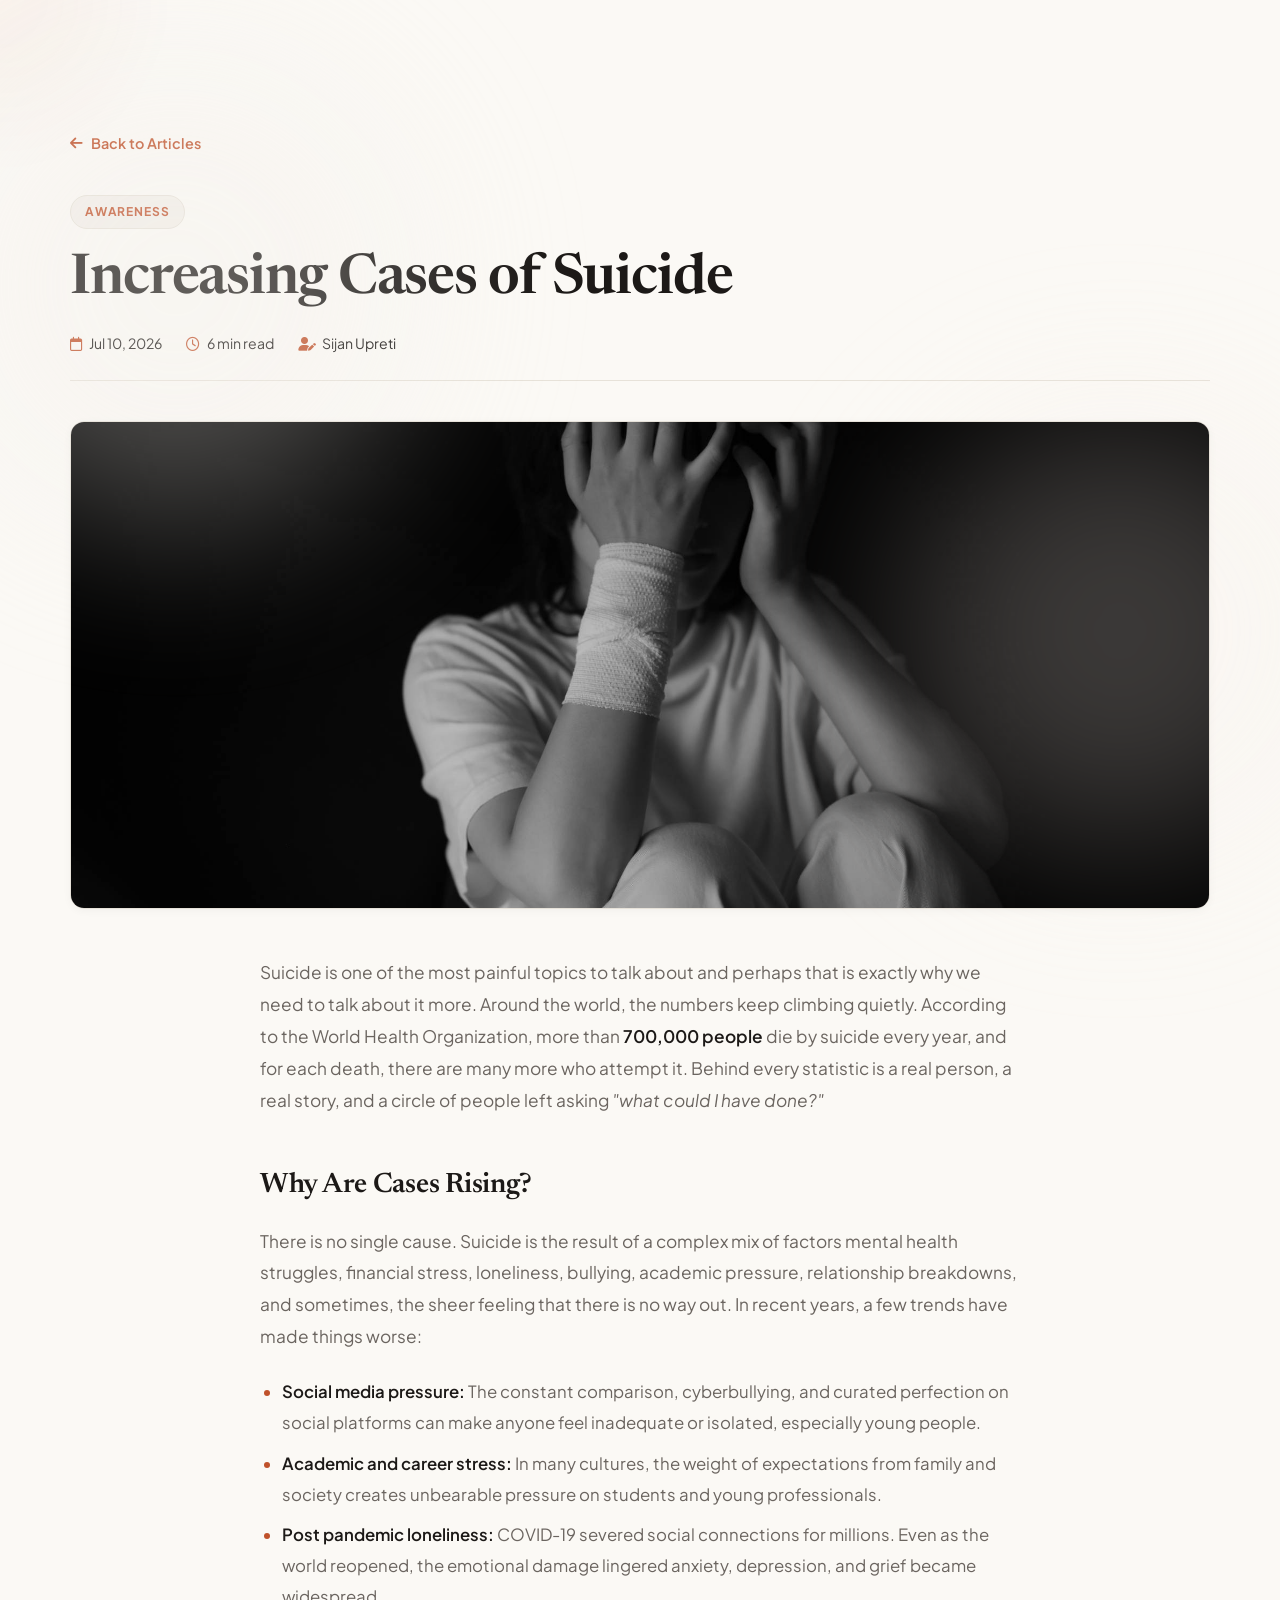
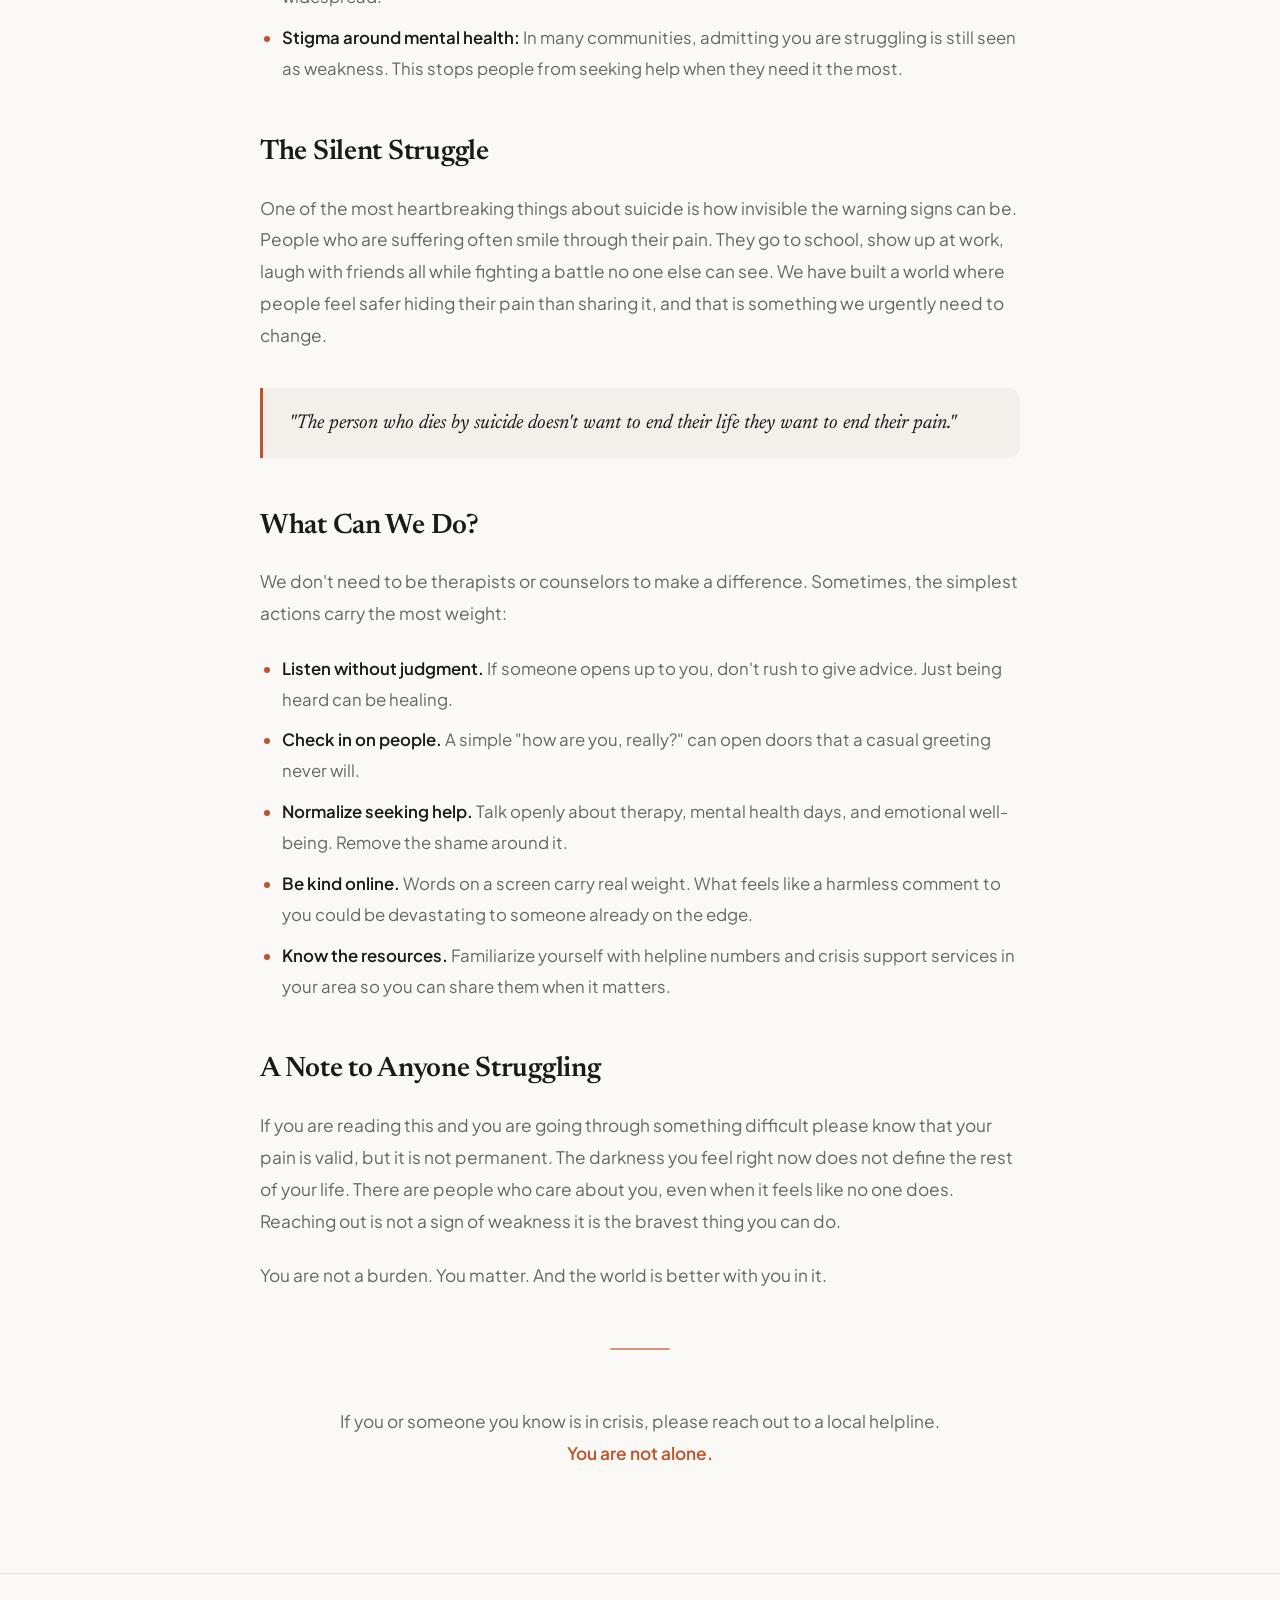
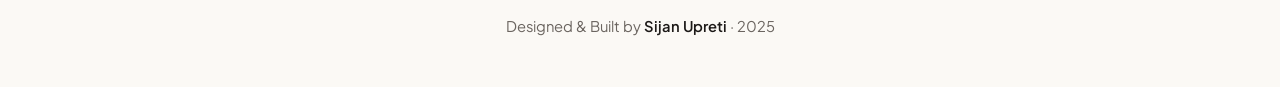
==== commit 6bd12298: "sargam said remove hyphen" ====
--- a/article-suicide.html
+++ b/article-suicide.html
@@ -218,7 +218,7 @@
         <article class="article-body">
 
           <p>
-            Suicide is one of the most painful topics to talk about — and perhaps that is exactly why we need to talk
+            Suicide is one of the most painful topics to talk about  and perhaps that is exactly why we need to talk
             about it more. Around the world, the numbers keep climbing quietly. According to the World Health
             Organization, more than <strong>700,000 people</strong> die by suicide every year, and for each death, there
             are many more who attempt it. Behind every statistic is a real person, a real story, and a circle of people
@@ -228,7 +228,7 @@
           <h2>Why Are Cases Rising?</h2>
 
           <p>
-            There is no single cause. Suicide is the result of a complex mix of factors — mental health struggles,
+            There is no single cause. Suicide is the result of a complex mix of factors mental health struggles,
             financial stress, loneliness, bullying, academic pressure, relationship breakdowns, and sometimes, the sheer
             feeling that there is no way out. In recent years, a few trends have made things worse:
           </p>
@@ -238,8 +238,8 @@
               on social platforms can make anyone feel inadequate or isolated, especially young people.</li>
             <li><strong>Academic and career stress:</strong> In many cultures, the weight of expectations from family
               and society creates unbearable pressure on students and young professionals.</li>
-            <li><strong>Post-pandemic loneliness:</strong> COVID-19 severed social connections for millions. Even as the
-              world reopened, the emotional damage lingered — anxiety, depression, and grief became widespread.</li>
+            <li><strong>Post pandemic loneliness:</strong> COVID-19 severed social connections for millions. Even as the
+              world reopened, the emotional damage lingered anxiety, depression, and grief became widespread.</li>
             <li><strong>Stigma around mental health:</strong> In many communities, admitting you are struggling is still
               seen as weakness. This stops people from seeking help when they need it the most.</li>
           </ul>
@@ -248,13 +248,13 @@
 
           <p>
             One of the most heartbreaking things about suicide is how invisible the warning signs can be. People who are
-            suffering often smile through their pain. They go to school, show up at work, laugh with friends — all while
+            suffering often smile through their pain. They go to school, show up at work, laugh with friends all while
             fighting a battle no one else can see. We have built a world where people feel safer hiding their pain than
             sharing it, and that is something we urgently need to change.
           </p>
 
           <blockquote>
-            "The person who dies by suicide doesn't want to end their life — they want to end their pain."
+            "The person who dies by suicide doesn't want to end their life they want to end their pain."
           </blockquote>
 
           <h2>What Can We Do?</h2>
@@ -280,9 +280,9 @@
           <h2>A Note to Anyone Struggling</h2>
 
           <p>
-            If you are reading this and you are going through something difficult — please know that your pain is valid,
+            If you are reading this and you are going through something difficult please know that your pain is valid,
             but it is not permanent. The darkness you feel right now does not define the rest of your life. There are
-            people who care about you, even when it feels like no one does. Reaching out is not a sign of weakness — it
+            people who care about you, even when it feels like no one does. Reaching out is not a sign of weakness it
             is the bravest thing you can do.
           </p>
 
--- a/style.css
+++ b/style.css
@@ -297,7 +297,7 @@
   transition: var(--transition);
 }
 
-.hamburger span + span {
+.hamburger span+span {
   margin-top: 6px;
 }
 
@@ -669,7 +669,7 @@
   line-height: 1.8;
 }
 
-.about-text p + p {
+.about-text p+p {
   margin-top: 1.2rem;
 }
 
@@ -783,10 +783,7 @@
   line-height: 1.7;
 }
 
-.skill-card-highlight {
-  background: var(--bg-elevated);
-  border-color: var(--border-strong);
-}
+
 
 /* =========================================
    ACHIEVEMENTS SECTION
@@ -1180,10 +1177,10 @@
 }
 
 /* Floating label effect */
-.form-group input:focus ~ label,
-.form-group input:not(:placeholder-shown) ~ label,
-.form-group textarea:focus ~ label,
-.form-group textarea:not(:placeholder-shown) ~ label {
+.form-group input:focus~label,
+.form-group input:not(:placeholder-shown)~label,
+.form-group textarea:focus~label,
+.form-group textarea:not(:placeholder-shown)~label {
   transform: translateY(-24px);
   font-size: 0.78rem;
   font-weight: 600;
@@ -1310,10 +1307,13 @@
 }
 
 @keyframes pulse {
-  0%, 100% {
+
+  0%,
+  100% {
     transform: translateY(-100%);
     opacity: 0.3;
   }
+
   50% {
     transform: translateY(100%);
     opacity: 1;
@@ -1324,6 +1324,7 @@
    RESPONSIVE BREAKPOINTS
 ========================================= */
 @media (max-width: 980px) {
+
   .hero-content,
   .contact-layout,
   .about-grid {
